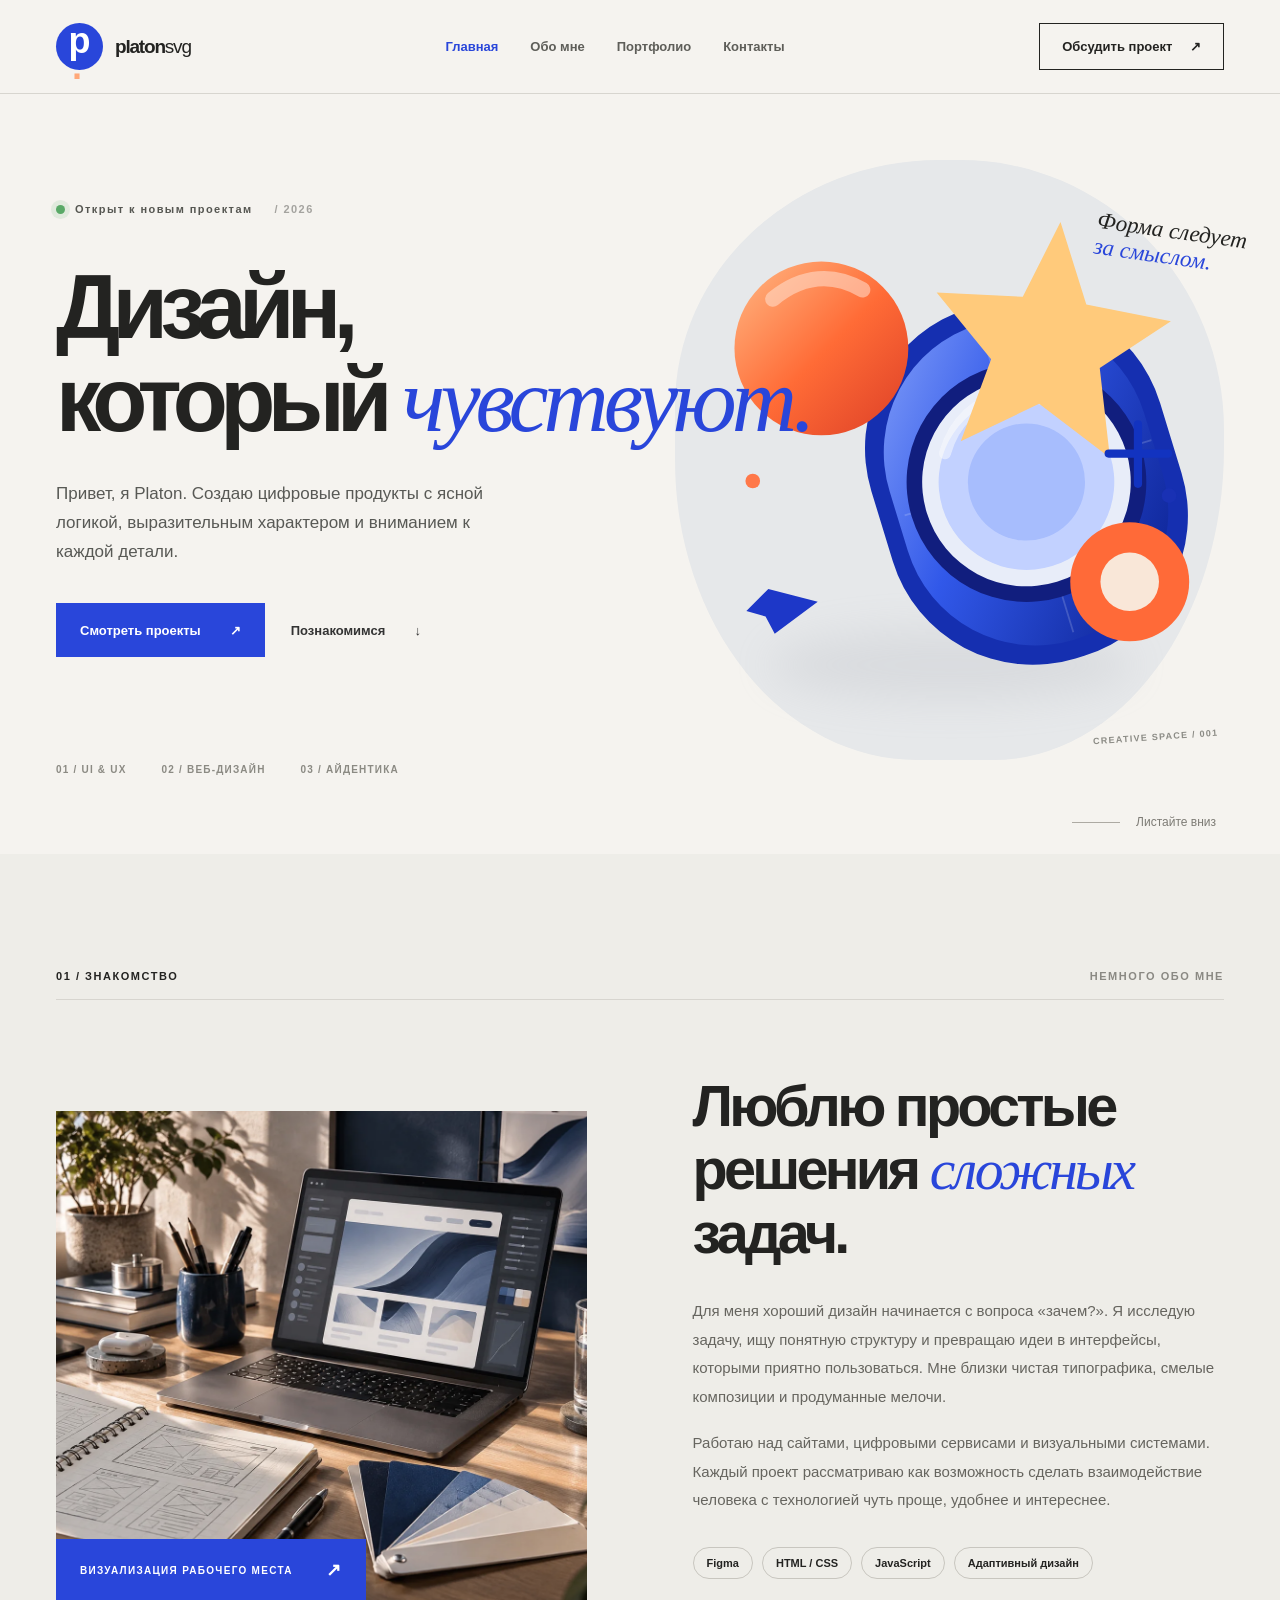
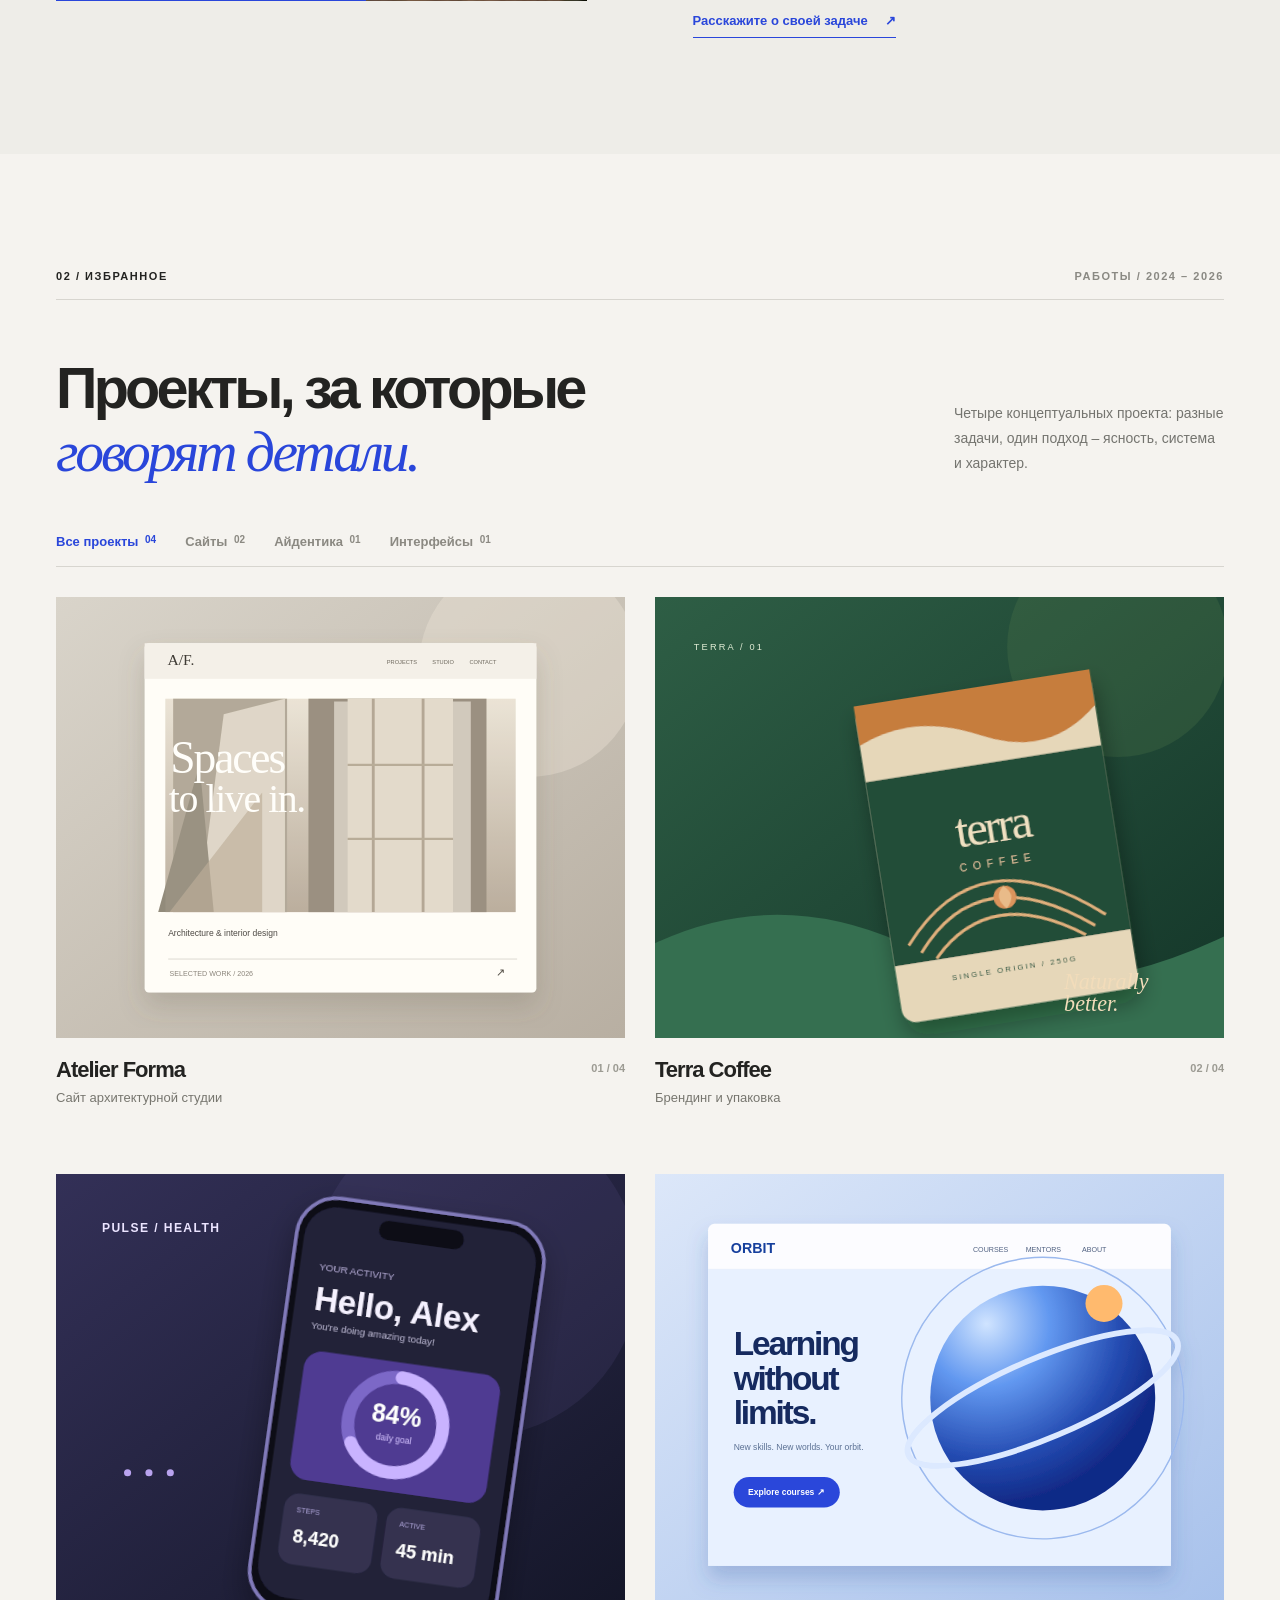
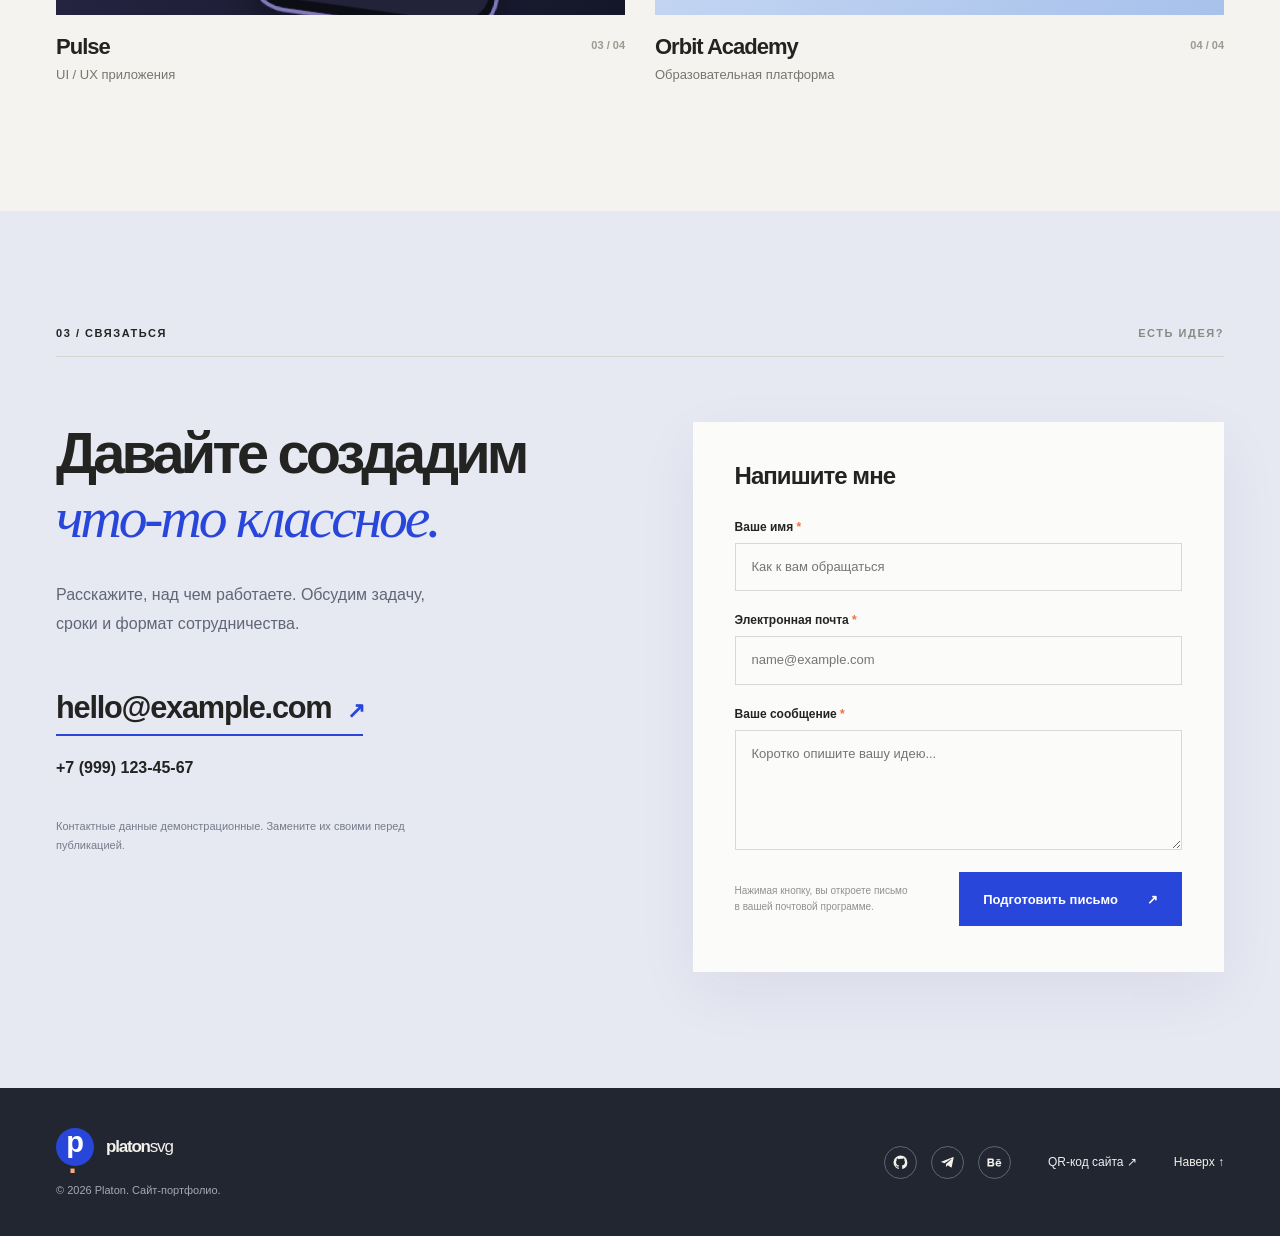
==== index.html @ c54b896a "Add files via upload" ====
<!doctype html>
<html lang="ru">
<head>
  <meta charset="UTF-8">
  <meta name="viewport" content="width=device-width, initial-scale=1">
  <meta name="theme-color" content="#f5f3ef">
  <meta name="description" content="Platon – цифровой дизайн, сайты и визуальные коммуникации. Портфолио проектов и контакты.">
  <title>Platon – цифровой дизайнер</title>
  <link rel="icon" type="image/svg+xml" href="assets/favicon.svg">
  <link rel="preload" as="image" href="assets/workspace.webp">
  <link rel="stylesheet" href="style.css">
  <script src="assets/qr-library.js" defer></script>
  <script src="app.js" defer></script>
</head>
<body>
  <a class="skip-link" href="#main">Перейти к содержимому</a>
  <header class="site-header" id="top">
    <div class="container nav-shell">
      <a class="brand" href="#top" aria-label="Platon, на главную"><span class="brand-symbol" aria-hidden="true">p<span>·</span></span><span class="brand-name">platon<span>svg</span></span></a>
      <button class="menu-toggle" type="button" aria-label="Открыть меню" aria-controls="main-navigation" aria-expanded="false"><span></span><span></span><span></span></button>
      <nav class="main-nav" id="main-navigation" aria-label="Основное меню">
        <a class="nav-link active" href="#home">Главная</a><a class="nav-link" href="#about">Обо мне</a><a class="nav-link" href="#works">Портфолио</a><a class="nav-link" href="#contact">Контакты</a>
      </nav>
      <a class="nav-cta" href="#contact">Обсудить проект <span aria-hidden="true">↗</span></a>
    </div>
  </header>

  <main id="main">
    <section class="hero container" id="home" aria-labelledby="hero-title">
      <div class="hero-main">
        <div class="eyebrow"><span class="status-dot"></span> Открыт к новым проектам <span class="eyebrow-index">/ 2026</span></div>
        <h1 id="hero-title">Дизайн,<br>который <em>чувствуют.</em></h1>
        <p class="hero-desc">Привет, я Platon. Создаю цифровые продукты с ясной логикой, выразительным характером и вниманием к каждой детали.</p>
        <div class="hero-actions"><a class="btn btn-primary" href="#works">Смотреть проекты <span aria-hidden="true">↗</span></a><a class="btn btn-text" href="#about">Познакомимся <span aria-hidden="true">↓</span></a></div>
        <div class="hero-metrics" aria-label="Направления работы"><span>01 / UI & UX</span><span>02 / ВЕБ-ДИЗАЙН</span><span>03 / АЙДЕНТИКА</span></div>
      </div>
      <div class="hero-art" aria-label="Авторская векторная композиция с геометрическими фигурами">
        <svg class="hero-svg" viewBox="0 0 600 630" role="img" aria-labelledby="abstractTitle" xmlns="http://www.w3.org/2000/svg">
          <title id="abstractTitle">Абстрактная композиция из фигур кобальтового и оранжевого цветов</title>
          <defs><linearGradient id="ball" x1="0" y1="0" x2="1" y2="1"><stop stop-color="#ffb985"/><stop offset=".52" stop-color="#ff6b36"/><stop offset="1" stop-color="#dc3f27"/></linearGradient><linearGradient id="blueDisc" x1="0" y1="0" x2="1" y2="1"><stop stop-color="#87a3fa"/><stop offset=".4" stop-color="#3158e9"/><stop offset="1" stop-color="#081c89"/></linearGradient><filter id="shadow" x="-60%" y="-60%" width="220%" height="220%"><feGaussianBlur stdDeviation="22"/></filter></defs>
          <ellipse cx="302" cy="539" rx="200" ry="39" fill="#a2a5ae" opacity=".19" filter="url(#shadow)"/>
          <g transform="translate(73 50) rotate(-17 230 270)"><rect x="137" y="112" width="330" height="400" rx="160" fill="#152fb0"/><rect x="156" y="132" width="291" height="360" rx="146" fill="url(#blueDisc)"/><path d="M303 140v344M164 308h282" stroke="#fff" stroke-opacity=".17" stroke-width="2"/><circle cx="302" cy="312" r="131" fill="#111e7e"/><circle cx="302" cy="312" r="114" fill="#e8edf9"/><circle cx="302" cy="312" r="96" fill="#c2d1ff"/><circle cx="302" cy="312" r="64" fill="#a7bdfd"/><path d="M226 256c41-64 122-48 149 10" fill="none" stroke="#f7f9fe" stroke-width="13" stroke-linecap="round" opacity=".55"/></g>
          <circle cx="160" cy="193" r="95" fill="url(#ball)"/><path d="M107 139c33-27 67-28 98-10" stroke="#ffe1cf" stroke-width="17" stroke-linecap="round" fill="none" opacity=".55"/>
          <path d="M406 54l39 86 94 7-71 60 23 96-84-49-80 51 22-93-68-65 94-7z" fill="#ffca7b" transform="rotate(7 406 180)"/>
          <circle cx="497" cy="448" r="65" fill="#ff6a38"/><circle cx="497" cy="448" r="32" fill="#f9e7d8"/><path d="M102 456l54 14-47 35-10-19-21-6z" fill="#1d37c8"/><path d="M474 308h65M506 276v65" stroke="#1233c0" stroke-width="9" stroke-linecap="round"/>
          <circle cx="85" cy="338" r="8" fill="#ff7849"/><circle cx="540" cy="354" r="8" fill="#1931b4"/>
        </svg>
        <div class="art-note">Форма следует<br><strong>за смыслом.</strong></div><span class="art-label">CREATIVE SPACE / 001</span>
      </div>
      <a class="scroll-cue" href="#about"><span class="scroll-line"></span> Листайте вниз</a>
    </section>

    <section class="section about" id="about" aria-labelledby="about-title">
      <div class="container">
        <div class="section-kicker"><span>01 / ЗНАКОМСТВО</span><span>НЕМНОГО ОБО МНЕ</span></div>
        <div class="about-layout">
          <div class="about-photo-wrap"><img class="about-photo" src="assets/workspace.webp" width="1536" height="1024" loading="lazy" alt="Сгенерированная визуализация рабочего места дизайнера с ноутбуком и эскизами"><span class="photo-tag">ВИЗУАЛИЗАЦИЯ РАБОЧЕГО МЕСТА <span aria-hidden="true">↗</span></span></div>
          <div class="about-copy"><h2 id="about-title">Люблю простые<br>решения <em>сложных</em><br>задач.</h2><p>Для меня хороший дизайн начинается с вопроса «зачем?». Я исследую задачу, ищу понятную структуру и превращаю идеи в интерфейсы, которыми приятно пользоваться. Мне близки чистая типографика, смелые композиции и продуманные мелочи.</p><p>Работаю над сайтами, цифровыми сервисами и визуальными системами. Каждый проект рассматриваю как возможность сделать взаимодействие человека с технологией чуть проще, удобнее и интереснее.</p><div class="about-skills"><span>Figma</span><span>HTML / CSS</span><span>JavaScript</span><span>Адаптивный дизайн</span></div><a class="inline-link" href="#contact">Расскажите о своей задаче <span aria-hidden="true">↗</span></a></div>
        </div>
      </div>
    </section>

    <section class="section portfolio" id="works" aria-labelledby="works-title">
      <div class="container">
        <div class="section-kicker"><span>02 / ИЗБРАННОЕ</span><span>РАБОТЫ / 2024 – 2026</span></div>
        <div class="section-heading"><h2 id="works-title">Проекты, за которые<br><em>говорят детали.</em></h2><p>Четыре концептуальных проекта: разные задачи, один подход – ясность, система и характер.</p></div>
        <div class="filter-bar" role="group" aria-label="Фильтр проектов"><button type="button" class="filter-btn is-active" data-filter="all" aria-pressed="true">Все проекты <span>04</span></button><button type="button" class="filter-btn" data-filter="website" aria-pressed="false">Сайты <span>02</span></button><button type="button" class="filter-btn" data-filter="branding" aria-pressed="false">Айдентика <span>01</span></button><button type="button" class="filter-btn" data-filter="app" aria-pressed="false">Интерфейсы <span>01</span></button></div>
        <div class="projects" id="projects-grid">
          <article class="project" data-category="website"><div class="project-cover"><img src="assets/project-atelier.svg" loading="lazy" width="800" height="620" alt="Концепт сайта архитектурной студии: бежевые блоки, крупная типографика и фотографическая композиция"></div><div class="project-meta"><div><h3>Atelier Forma</h3><p>Сайт архитектурной студии</p></div><span class="project-n">01 / 04</span></div></article>
          <article class="project" data-category="branding"><div class="project-cover"><img src="assets/project-terra.svg" loading="lazy" width="800" height="620" alt="Айдентика Terra: темно-зелёная этикетка и упаковка с оранжевыми и молочными акцентами"></div><div class="project-meta"><div><h3>Terra Coffee</h3><p>Брендинг и упаковка</p></div><span class="project-n">02 / 04</span></div></article>
          <article class="project" data-category="app"><div class="project-cover"><img src="assets/project-pulse.svg" loading="lazy" width="800" height="620" alt="Макет мобильного приложения Pulse с диаграммами активности на тёмно-фиолетовом фоне"></div><div class="project-meta"><div><h3>Pulse</h3><p>UI / UX приложения</p></div><span class="project-n">03 / 04</span></div></article>
          <article class="project" data-category="website"><div class="project-cover"><img src="assets/project-orbit.svg" loading="lazy" width="800" height="620" alt="Концепт образовательного сайта Orbit с крупной типографикой и синими трёхмерными сферами"></div><div class="project-meta"><div><h3>Orbit Academy</h3><p>Образовательная платформа</p></div><span class="project-n">04 / 04</span></div></article>
        </div>
      </div>
    </section>

    <section class="section contact" id="contact" aria-labelledby="contact-title">
      <div class="container">
        <div class="section-kicker"><span>03 / СВЯЗАТЬСЯ</span><span>ЕСТЬ ИДЕЯ?</span></div>
        <div class="contact-layout"><div class="contact-intro"><h2 id="contact-title">Давайте создадим<br><em>что-то классное.</em></h2><p>Расскажите, над чем работаете. Обсудим задачу, сроки и формат сотрудничества.</p><a class="contact-email" href="mailto:hello@example.com">hello@example.com <span aria-hidden="true">↗</span></a><a class="contact-phone" href="tel:+79991234567">+7 (999) 123-45-67</a><div class="contact-disclaimer">Контактные данные демонстрационные. Замените их своими перед публикацией.</div></div>
          <form class="contact-form" id="contact-form" novalidate><h3>Напишите мне</h3><label for="full-name">Ваше имя <span aria-hidden="true">*</span></label><input type="text" id="full-name" name="name" placeholder="Как к вам обращаться" autocomplete="name" maxlength="90" required><label for="email">Электронная почта <span aria-hidden="true">*</span></label><input type="email" id="email" name="email" placeholder="name@example.com" autocomplete="email" maxlength="150" required><label for="message">Ваше сообщение <span aria-hidden="true">*</span></label><textarea id="message" name="message" placeholder="Коротко опишите вашу идею..." rows="5" maxlength="3000" minlength="10" required></textarea><div class="form-bottom"><p>Нажимая кнопку, вы откроете письмо в вашей почтовой программе.</p><button class="btn btn-primary submit" type="submit">Подготовить письмо <span aria-hidden="true">↗</span></button></div><p id="form-status" role="status" class="form-status" aria-live="polite"></p><button type="button" class="copy-message" id="copy-message" hidden>Скопировать текст письма</button><textarea class="copy-fallback" id="copy-fallback" readonly hidden aria-label="Текст подготовленного письма"></textarea></form>
        </div>
      </div>
    </section>
  </main>

  <footer class="site-footer"><div class="container footer-inner"><div><a class="brand footer-brand" href="#top"><span class="brand-symbol" aria-hidden="true">p<span>·</span></span><span class="brand-name">platon<span>svg</span></span></a><p>© 2026 Platon. Сайт-портфолио.</p></div><div class="footer-right"><div class="social-links" aria-label="Социальные сети"><a href="https://github.com/Platon-svg" target="_blank" rel="noopener noreferrer" aria-label="GitHub Platon-svg" title="GitHub"><svg viewBox="0 0 24 24" fill="currentColor" aria-hidden="true"><path d="M12 .9a11.1 11.1 0 0 0-3.51 21.64c.55.1.76-.24.76-.54v-2.1c-3.1.68-3.75-1.32-3.75-1.32-.5-1.28-1.23-1.62-1.23-1.62-1.01-.7.08-.68.08-.68 1.12.08 1.72 1.15 1.72 1.15.99 1.7 2.6 1.21 3.24.93.1-.72.39-1.21.72-1.49-2.48-.28-5.1-1.24-5.1-5.5 0-1.22.43-2.2 1.15-2.97-.12-.28-.5-1.41.11-2.93 0 0 .94-.3 3.05 1.14A10.64 10.64 0 0 1 12 6.1c.95 0 1.88.13 2.76.37 2.11-1.44 3.04-1.14 3.04-1.14.61 1.52.23 2.65.12 2.93.72.77 1.15 1.75 1.15 2.96 0 4.28-2.62 5.22-5.12 5.5.4.35.77 1.03.77 2.09v3.1c0 .3.2.65.77.54A11.1 11.1 0 0 0 12 .9Z"/></svg></a><a href="https://t.me/" target="_blank" rel="noopener noreferrer" aria-label="Telegram" title="Telegram"><svg viewBox="0 0 24 24" fill="currentColor" aria-hidden="true"><path d="M20.4 3.6 2.9 10.2c-1.2.49-1.19 1.17-.22 1.46l4.5 1.41 10.4-6.6c.49-.3.94-.14.57.2l-8.43 7.62-.31 4.72c.46 0 .66-.21.91-.46l2.2-2.14 4.57 3.37c.84.46 1.44.22 1.65-.78l3.01-14.15c.31-1.25-.48-1.82-1.35-1.42Z"/></svg></a><a href="https://www.behance.net/" target="_blank" rel="noopener noreferrer" aria-label="Behance" title="Behance"><svg viewBox="0 0 24 24" fill="currentColor" aria-hidden="true"><path d="M9.58 11.21c1.11-.5 1.56-1.31 1.56-2.49 0-2.39-1.78-2.95-3.8-2.95H.75v12.51h6.78c2.4 0 4.28-1.15 4.28-3.63 0-1.59-.75-2.74-2.23-3.44ZM3.6 8.11h3.17c1.2 0 1.65.48 1.65 1.25 0 .89-.59 1.25-1.57 1.25H3.6v-2.5Zm3.34 7.77H3.6v-3.01h3.38c1.25 0 1.96.5 1.96 1.53 0 1.07-.78 1.48-2 1.48Zm8.32-9.58h6.08v1.45h-6.08V6.3Zm3.08 2.44c-2.82 0-4.7 2.1-4.7 4.83 0 2.89 1.76 4.97 4.7 4.97 2.12 0 3.71-.96 4.42-2.98h-2.44c-.26.65-1 1.01-1.9 1.01-1.34 0-2.06-.86-2.14-2.16h6.6c.22-3.35-1.57-5.67-4.54-5.67Zm-2.05 3.96c.16-1.1.85-1.78 2.05-1.78 1.1 0 1.84.7 1.91 1.78h-3.96Z"/></svg></a></div><button class="qr-open" type="button" id="qr-open" title="Показать QR-код сайта">QR-код сайта <span aria-hidden="true">↗</span></button><a class="up-link" href="#top">Наверх ↑</a></div></div></footer>
  <dialog class="qr-dialog" id="qr-dialog" aria-labelledby="qr-title"><button class="qr-close" type="button" aria-label="Закрыть QR-код">×</button><h2 id="qr-title">QR-код сайта</h2><p>Отсканируйте код, чтобы открыть страницу на другом устройстве. После публикации QR автоматически укажет на реальный адрес сайта.</p><div id="qr-graphic" class="qr-graphic" role="img" aria-label="QR-код текущего адреса сайта"></div><div class="qr-url" id="qr-url"></div><button class="btn btn-primary qr-download" type="button" id="download-qr">Сохранить QR-код (SVG) <span aria-hidden="true">↓</span></button></dialog>
</body>
</html>
---- style.css ----
:root{--paper:#f5f3ef;--paper2:#e9e8e3;--ink:#232321;--muted:#777771;--line:#d7d5cf;--blue:#2946da;--orange:#fa6b3e;--serif:Georgia,'Times New Roman',serif;--sans:Inter,'Segoe UI',Arial,sans-serif}
*{box-sizing:border-box}html{scroll-behavior:smooth;scroll-padding-top:95px}body{margin:0;background:var(--paper);color:var(--ink);font-family:var(--sans);font-size:16px;-webkit-font-smoothing:antialiased}body.menu-open{overflow:hidden}img,svg{max-width:100%}a{color:inherit;text-decoration:none}button,input,textarea{font:inherit}button{cursor:pointer}button:disabled{cursor:default}a:focus-visible,button:focus-visible,input:focus-visible,textarea:focus-visible{outline:3px solid var(--orange);outline-offset:4px}::selection{background:#b2c0fc;color:#101637}.container{width:min(1440px,calc(100% - 112px));margin-inline:auto}.skip-link{position:absolute;z-index:50;top:-60px;left:20px;padding:12px 20px;background:#fff}.skip-link:focus{top:8px}.site-header{height:94px;position:sticky;z-index:20;top:0;background:rgba(245,243,239,.95);backdrop-filter:blur(18px);border-bottom:1px solid var(--line)}.nav-shell{height:100%;display:flex;align-items:center;gap:28px}.brand{display:inline-flex;align-items:center;gap:12px;white-space:nowrap}.brand-symbol{display:grid;place-items:center;width:47px;height:47px;border-radius:50%;font-weight:800;font-size:36px;letter-spacing:-3px;line-height:1;background:var(--blue);color:white;padding:0 3px 5px 0}.brand-symbol span{color:#ffa879;margin-left:-5px}.brand-name{font-size:19px;font-weight:800;letter-spacing:-1.2px}.brand-name span{font-weight:400}.main-nav{display:flex;align-items:center;gap:32px;margin-left:auto;margin-right:auto}.nav-link{font-size:13px;font-weight:600;color:#5e5e59;transition:color .2s}.nav-link:hover,.nav-link.active{color:var(--blue)}.nav-cta{padding:15px 22px;border:1px solid var(--ink);font-weight:650;font-size:13px;transition:.2s}.nav-cta:hover{background:var(--ink);color:white}.nav-cta span,.btn span,.inline-link span{margin-left:14px}.menu-toggle{display:none}.hero{min-height:760px;padding-top:86px;padding-bottom:52px;display:grid;grid-template-columns:53% 47%;position:relative;align-items:start}.hero-main{padding-top:23px;position:relative;z-index:2}.eyebrow,.section-kicker{display:flex;align-items:center;gap:10px;font-size:11px;font-weight:750;letter-spacing:.13em}.eyebrow{color:#555651}.eyebrow-index{color:#a4a39f;margin-left:12px}.status-dot{width:9px;height:9px;background:#59a967;border-radius:50%;box-shadow:0 0 0 5px rgba(89,169,103,.13)}h1,h2,h3,p{margin-top:0}.hero h1{font-size:clamp(65px,7.05vw,112px);font-weight:680;letter-spacing:-.085em;line-height:1.035;margin:45px 0 30px;white-space:nowrap}.hero h1 em,.section h2 em{font-weight:400;font-style:italic;font-family:var(--serif);letter-spacing:-.055em;color:var(--blue)}.hero-desc{color:#585955;font-size:17px;line-height:1.72;max-width:440px}.hero-actions{display:flex;gap:22px;align-items:center;margin-top:37px}.btn{display:inline-flex;align-items:center;justify-content:space-between;gap:15px;min-height:54px;padding:16px 24px;font-weight:650;font-size:13px;border:none;transition:transform .2s,background-color .2s}.btn:hover{transform:translateY(-3px)}.btn-primary{background:var(--blue);color:white}.btn-primary:hover{background:#172da5}.btn-text{background:transparent;padding-inline:4px;color:#333}.btn-text:hover{color:var(--blue)}.hero-metrics{display:flex;gap:35px;margin-top:107px;font-weight:750;font-size:10px;letter-spacing:.12em;color:#8b8a83}.hero-art{height:600px;max-width:620px;width:100%;margin-top:-20px;position:relative;background:#e6e8ea;border-radius:48% 48% 42% 44% / 41% 45% 52% 50%;justify-self:end}.hero-svg{width:100%;height:100%;overflow:visible}.art-note{position:absolute;top:58px;right:-22px;font-family:var(--serif);font-style:italic;transform:rotate(8deg);font-size:23px;line-height:1.14}.art-note strong{font-weight:normal;color:var(--blue)}.art-label{position:absolute;bottom:18px;right:6px;font-size:9px;font-weight:800;letter-spacing:.14em;transform:rotate(-4deg);color:#8b8b85}.scroll-cue{position:absolute;bottom:25px;right:8px;display:flex;align-items:center;gap:16px;color:#7d7b75;font-size:12px}.scroll-line{width:48px;height:1px;background:#adaaa3}.section{padding-block:116px}.section-kicker{justify-content:space-between;letter-spacing:.14em;padding-bottom:17px;border-bottom:1px solid var(--line);font-size:11px}.section-kicker span:nth-child(2){color:#8a8983}.about{background:#eeede8}.about-layout{display:grid;grid-template-columns:1fr 1fr;gap:9%;align-items:center;margin-top:75px}.about-photo-wrap{position:relative;min-height:490px}.about-photo{display:block;width:100%;height:490px;object-fit:cover;filter:saturate(.9)}.photo-tag{position:absolute;bottom:0;left:0;background:var(--blue);color:white;padding:20px 24px;font-size:10px;letter-spacing:.13em;font-weight:700;display:flex;align-items:center;justify-content:space-between;width:310px;max-width:86%}.photo-tag span{font-size:18px}.about h2,.section-heading h2,.contact h2{font-size:clamp(44px,4.5vw,72px);line-height:1.1;letter-spacing:-.065em;font-weight:650;margin-bottom:32px}.about-copy p{font-size:15px;line-height:1.9;color:#66655f;max-width:560px;margin-bottom:18px}.about-skills{display:flex;flex-wrap:wrap;gap:9px;margin-top:32px;margin-bottom:32px}.about-skills span{border:1px solid #c8c6bf;padding:9px 13px;border-radius:100px;font-size:11px;font-weight:650}.inline-link{display:inline-block;border-bottom:1px solid var(--blue);padding-bottom:9px;font-weight:750;font-size:13px;color:var(--blue)}.portfolio{background:var(--paper)}.section-heading{display:flex;align-items:end;justify-content:space-between;gap:50px;margin-top:57px}.section-heading h2{margin-bottom:0}.section-heading p{max-width:270px;font-size:14px;line-height:1.8;color:#74746f;margin-bottom:7px}.filter-bar{display:flex;align-items:center;gap:29px;overflow-x:auto;margin:48px 0 30px;padding-bottom:14px;border-bottom:1px solid var(--line)}.filter-btn{color:#8b8982;border:none;background:transparent;font-size:13px;white-space:nowrap;padding:3px 0;font-weight:600}.filter-btn span{font-size:10px;vertical-align:top;margin-left:3px}.filter-btn:hover,.filter-btn.is-active{color:var(--blue)}.projects{display:grid;grid-template-columns:1fr 1fr;column-gap:30px;row-gap:56px}.project[hidden]{display:none}.project-cover{aspect-ratio:800/620;overflow:hidden;background:#ddd}.project-cover img{width:100%;height:100%;object-fit:cover;display:block;transition:transform .5s cubic-bezier(.2,.75,.3,1)}.project:hover .project-cover img{transform:scale(1.045)}.project-meta{display:flex;justify-content:space-between;gap:10px;padding-top:19px}.project-meta h3{font-size:22px;letter-spacing:-.045em;margin-bottom:7px}.project-meta p{font-size:13px;color:#77766f}.project-n{font-size:11px;color:#9c9b93;padding-top:5px;font-weight:700}.contact{background:#e6e8f2}.contact-layout{display:grid;grid-template-columns:1fr 1fr;gap:9%;padding-top:65px}.contact-intro p{line-height:1.8;color:#616676;max-width:380px}.contact-email{display:block;font-size:clamp(25px,2.4vw,34px);font-weight:650;letter-spacing:-.04em;margin-top:52px;border-bottom:2px solid var(--blue);width:max-content;max-width:100%;padding-bottom:8px}.contact-email span{font-size:22px;margin-left:8px;color:var(--blue)}.contact-phone{display:block;margin-top:23px;font-size:16px;font-weight:650}.contact-disclaimer{max-width:350px;margin-top:40px;font-size:11px;color:#777b8a;line-height:1.7}.contact-form{background:#fbfbfa;padding:40px 42px 34px;box-shadow:0 20px 60px rgba(26,34,84,.06)}.contact-form h3{font-size:24px;letter-spacing:-.04em;margin-bottom:30px}.contact-form label{font-size:12px;font-weight:700;display:block;margin-bottom:9px}.contact-form label span{color:var(--orange)}.contact-form input,.contact-form textarea{display:block;border:1px solid #d8d8d4;width:100%;background:#fbfbfa;border-radius:0;padding:14px 16px;font-size:13px;line-height:1.4;margin-bottom:22px;outline-offset:2px;color:#252525}.contact-form input:focus,.contact-form textarea:focus{border-color:var(--blue)}.contact-form textarea{resize:vertical;min-height:120px}.contact-form [aria-invalid=true]{border-color:#d3442b}.form-bottom{display:flex;align-items:center;gap:18px;justify-content:space-between}.form-bottom p{font-size:10px;line-height:1.6;max-width:180px;color:#93918c;margin:0}.form-bottom .btn{flex-shrink:0}.form-status{font-size:12px;line-height:1.5;margin:12px 0 0;color:#bf452e}.form-status.success{color:#266d46}.copy-message{font-size:12px;padding:0;border:0;border-bottom:1px solid var(--blue);background:transparent;color:var(--blue);margin-top:6px}.site-footer{background:#222631;color:#f3f1ea}.footer-inner{padding-block:40px;display:flex;align-items:center;justify-content:space-between;gap:35px}.footer-brand .brand-symbol{width:38px;height:38px;font-size:29px}.footer-brand .brand-name{font-size:17px}.site-footer p{font-size:11px;color:#a6a9b1;margin-top:18px;margin-bottom:0}.footer-right{display:flex;align-items:center;gap:29px}.social-links{display:flex;align-items:center;gap:14px}.social-links a{width:33px;height:33px;border:1px solid #616676;border-radius:50%;display:grid;place-items:center;transition:.2s}.social-links a:hover{background:var(--blue);border-color:var(--blue)}.social-links svg{width:15px;height:15px}.qr-open{background:none;border:0;color:#eeedf4;font-size:12px;padding:8px}.qr-open:hover,.up-link:hover{color:#aab9ff}.up-link{font-size:12px;white-space:nowrap}.qr-dialog{width:min(470px,calc(100vw - 30px));border:0;padding:36px 40px;background:#f5f3ef;color:var(--ink);box-shadow:0 30px 100px rgba(0,0,0,.35)}.qr-dialog::backdrop{background:rgba(13,17,34,.65);backdrop-filter:blur(3px)}.qr-dialog h2{font-size:30px;letter-spacing:-.05em;margin:0 0 12px}.qr-dialog p{font-size:13px;line-height:1.6;color:#666}.qr-close{position:absolute;right:18px;top:10px;font-size:28px;background:none;border:0}.qr-graphic{width:min(265px,90%);aspect-ratio:1;margin:20px auto;background:white;padding:14px}.qr-graphic svg{display:block;width:100%;height:100%}.qr-url{font-size:11px;word-break:break-all;color:#666;text-align:center;margin-bottom:20px}.qr-download{width:100%}
@media(max-width:1200px){.container{width:min(100% - 72px,1440px)}.hero{min-height:660px}.hero-art{height:520px}.hero-metrics{margin-top:75px}.hero h1{font-size:clamp(58px,6.7vw,90px)}.art-note{right:3px}.about-layout,.contact-layout{gap:6%}.about h2,.section-heading h2,.contact h2{font-size:clamp(43px,4.5vw,63px)}}
@media(max-width:850px){.site-header{height:74px}.container{width:calc(100% - 52px)}.nav-shell{gap:12px}.nav-cta{display:none}.menu-toggle{margin-left:auto;display:flex;flex-direction:column;gap:5px;border:none;background:transparent;padding:12px}.menu-toggle span{display:block;width:23px;height:2px;background:#232321;transition:.2s}.menu-toggle[aria-expanded=true] span:nth-child(1){transform:translateY(7px) rotate(45deg)}.menu-toggle[aria-expanded=true] span:nth-child(2){opacity:0}.menu-toggle[aria-expanded=true] span:nth-child(3){transform:translateY(-7px) rotate(-45deg)}.main-nav{display:none;position:absolute;top:74px;left:0;right:0;margin:0;padding:20px 26px 34px;background:var(--paper);border-bottom:1px solid var(--line);box-shadow:0 15px 40px rgba(30,30,30,.08);flex-direction:column;gap:0;align-items:stretch}.main-nav.open{display:flex}.nav-link{font-size:18px;padding:15px 0;border-bottom:1px solid var(--line)}.hero{grid-template-columns:1fr 1fr;min-height:auto;padding-top:70px;padding-bottom:100px}.hero h1{font-size:clamp(50px,7vw,75px);margin-top:34px;white-space:normal}.hero-art{height:400px;align-self:center}.hero-desc{font-size:15px}.hero-metrics{margin-top:70px;flex-wrap:wrap;gap:15px}.art-note{font-size:17px;top:17px}.section{padding-block:80px}.about-layout,.contact-layout{grid-template-columns:1fr;gap:45px}.about-photo-wrap{min-height:0}.about-photo{height:auto;aspect-ratio:1.5;object-fit:cover}.about-copy{max-width:650px}.section-heading{align-items:start}.section-heading p{max-width:240px}.contact-intro h2{margin-bottom:20px}.contact-email{margin-top:24px}.contact-disclaimer{margin-top:26px}.contact-form{max-width:680px}.footer-inner{align-items:start}}
@media(max-width:610px){html{scroll-padding-top:72px}.container{width:calc(100% - 34px)}.brand-name{font-size:18px}.hero{display:flex;flex-direction:column;gap:18px;padding-top:43px;padding-bottom:85px}.hero-main{padding-top:0}.eyebrow{font-size:9px}.hero h1{font-size:clamp(52px,12vw,77px);margin:33px 0 23px}.hero-desc{font-size:15px;line-height:1.65}.hero-actions{gap:12px;flex-wrap:wrap;margin-top:26px}.btn{min-height:50px;padding:14px 17px}.hero-metrics{margin-top:42px;font-size:9px}.hero-art{align-self:stretch;max-width:500px;height:auto;aspect-ratio:1.04;margin:18px auto 0}.art-note{right:0;top:28px;font-size:18px}.art-label{font-size:8px}.scroll-cue{bottom:26px}.section{padding-block:65px}.section-kicker{font-size:9px;gap:15px}.about-layout{margin-top:40px;gap:40px}.about-photo{aspect-ratio:1.18}.about h2,.section-heading h2,.contact h2{font-size:clamp(42px,10vw,59px)}.about-copy p{font-size:14px;line-height:1.8}.section-heading{flex-direction:column;gap:18px;margin-top:40px}.section-heading p{max-width:350px;margin:0}.filter-bar{margin-top:32px;gap:21px}.filter-btn{font-size:11px}.projects{grid-template-columns:1fr;row-gap:33px}.project-meta h3{font-size:20px}.contact-layout{padding-top:40px;gap:32px}.contact-form{padding:30px 21px}.form-bottom{align-items:stretch;flex-direction:column}.form-bottom p{max-width:100%}.contact-email{font-size:26px}.footer-inner{flex-direction:column;padding-block:35px}.footer-right{flex-wrap:wrap;gap:17px}.qr-dialog{padding:34px 22px}}
@media(prefers-reduced-motion:reduce){html{scroll-behavior:auto}*,*:before,*:after{animation-duration:.01ms!important;transition-duration:.01ms!important}}
.qr-dialog:not([open]){display:none}

.copy-fallback{display:block;width:100%;min-height:150px;margin-top:12px;padding:12px;border:1px solid #c8c6bf;background:#fff;color:#252525;font-size:12px;line-height:1.5;resize:vertical}.copy-fallback[hidden]{display:none}
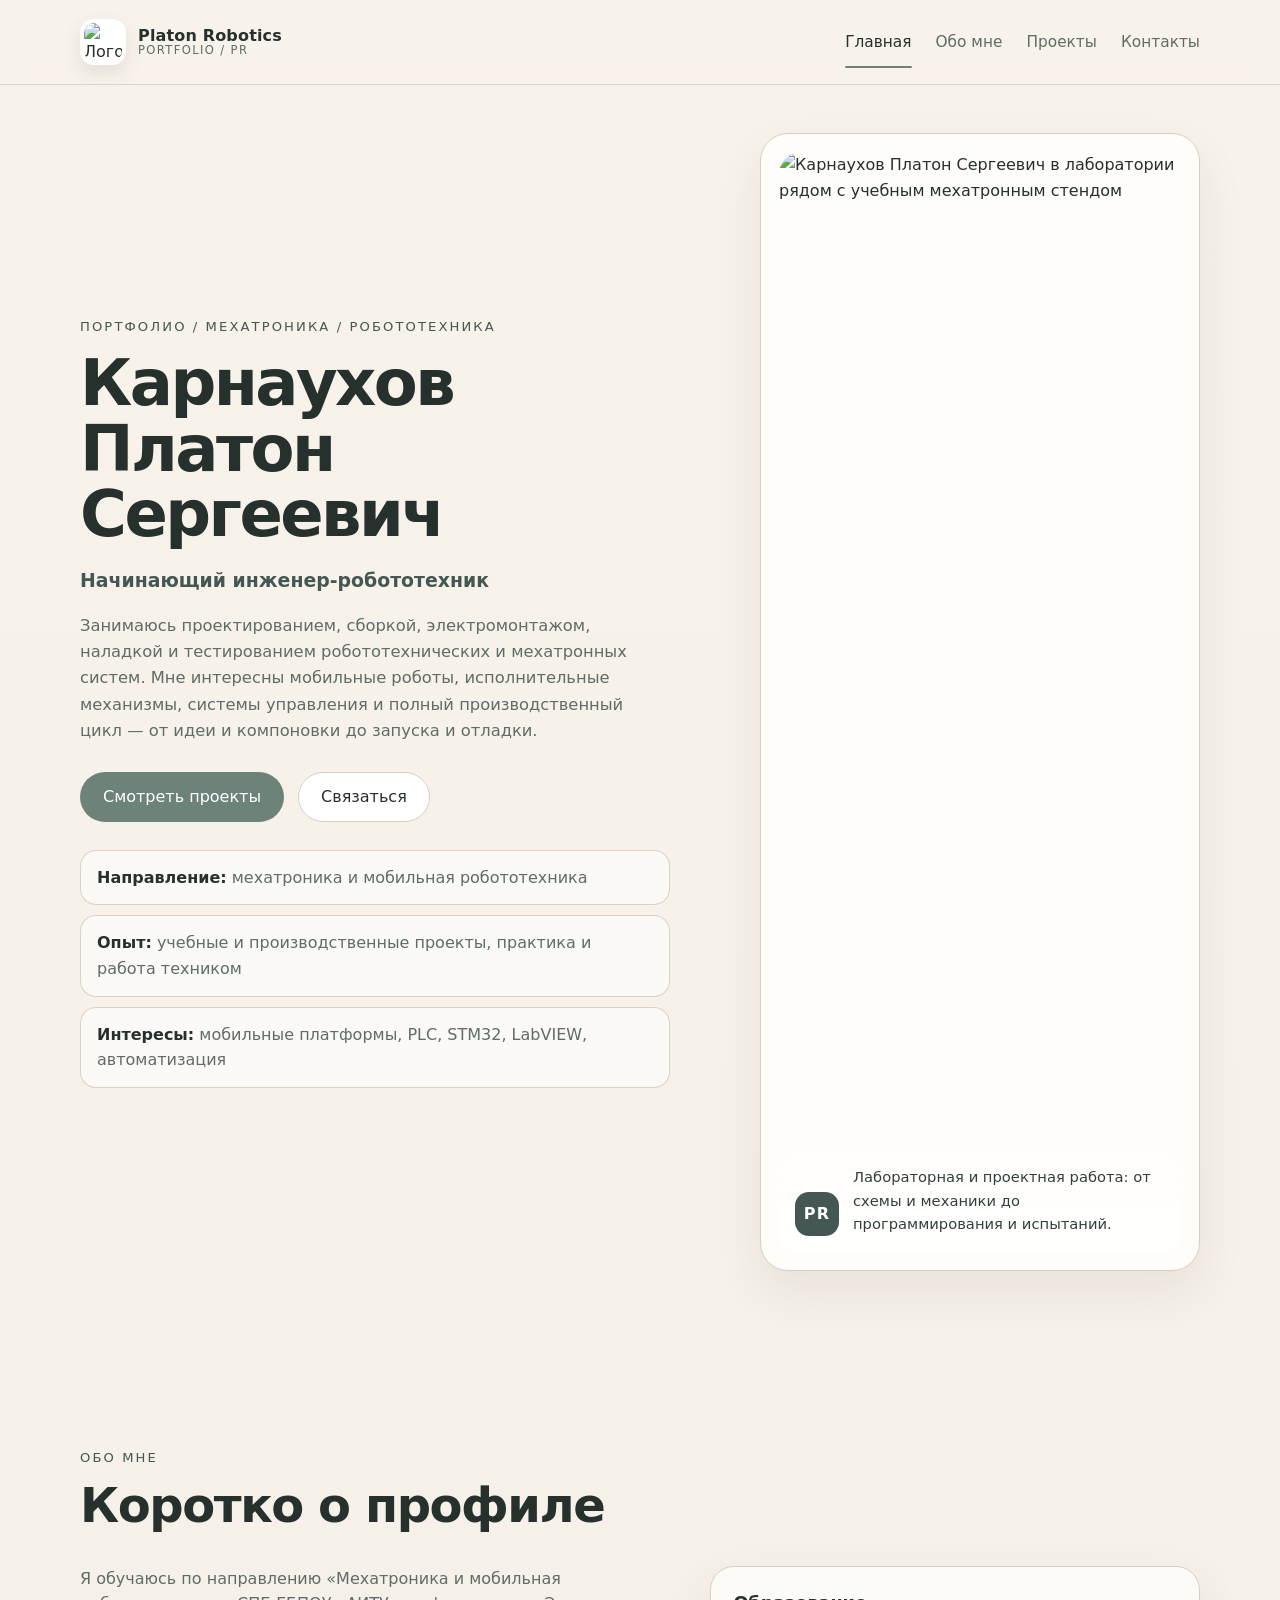
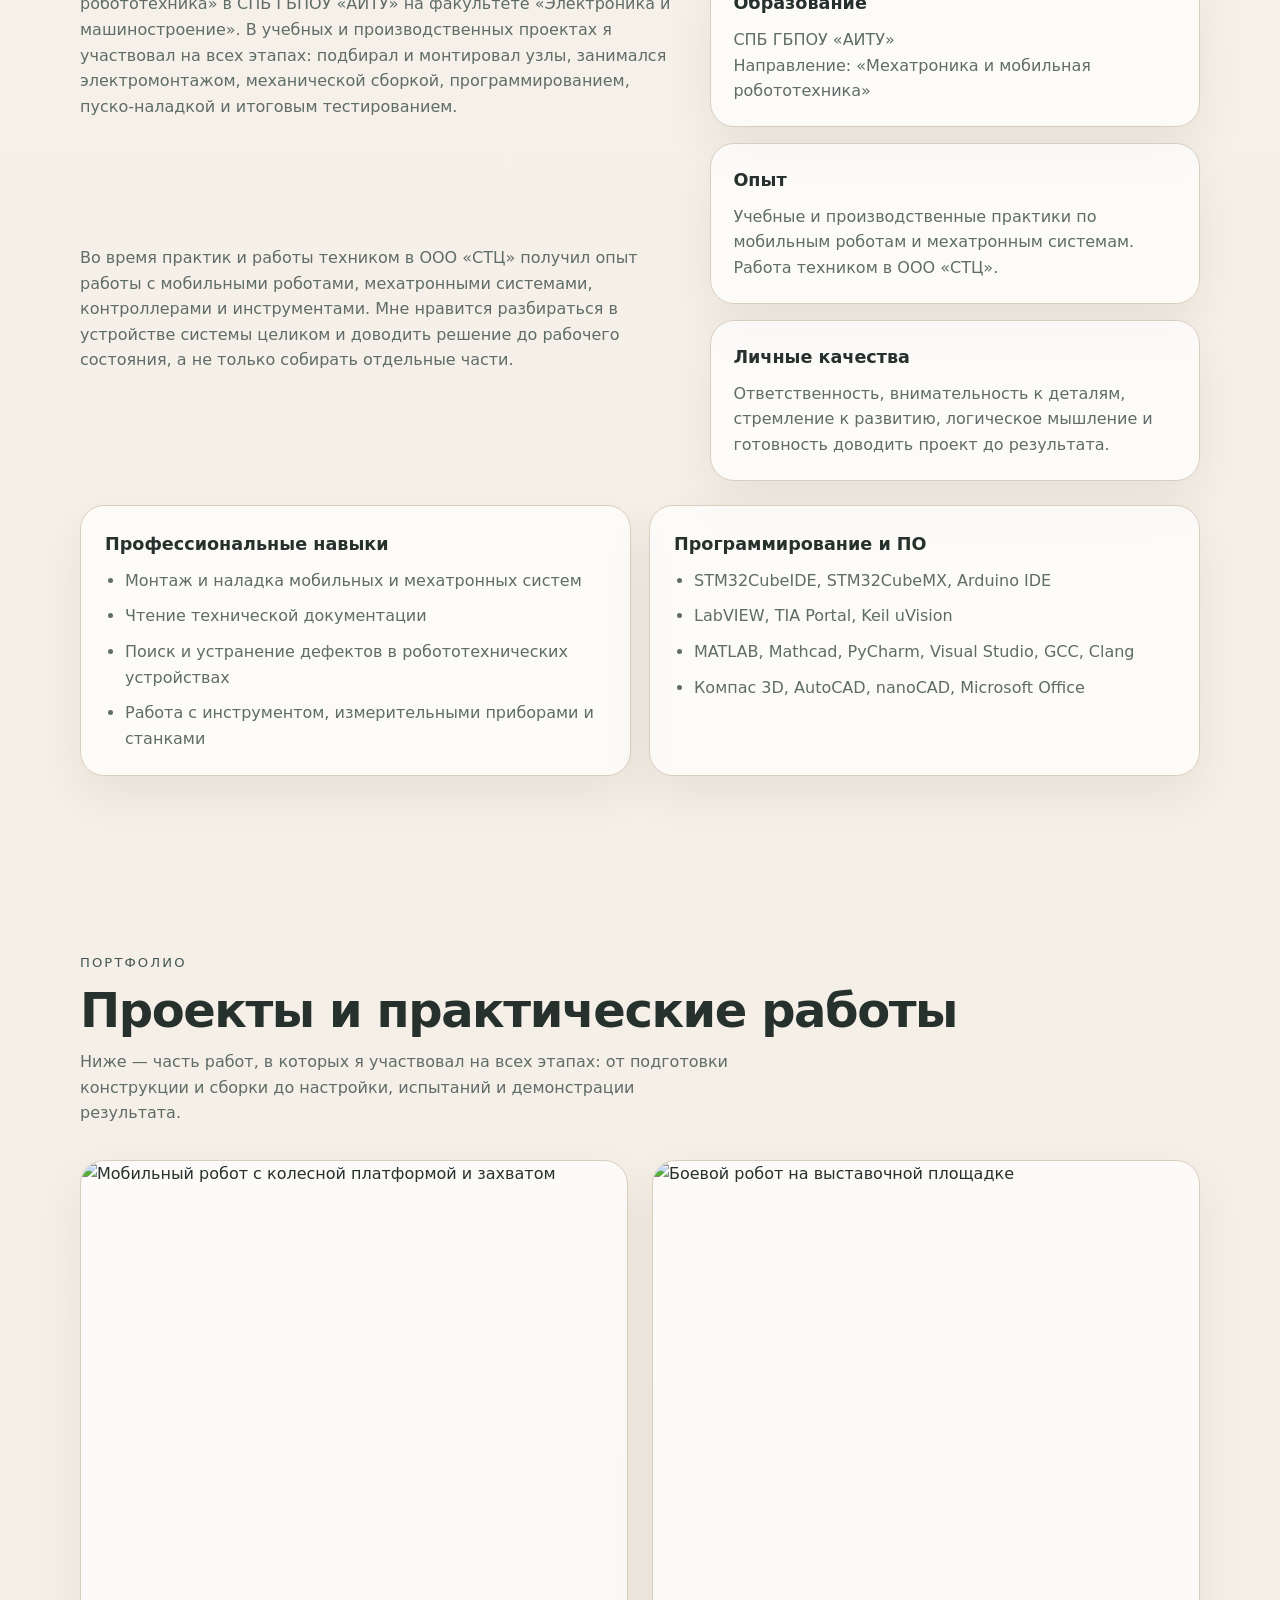
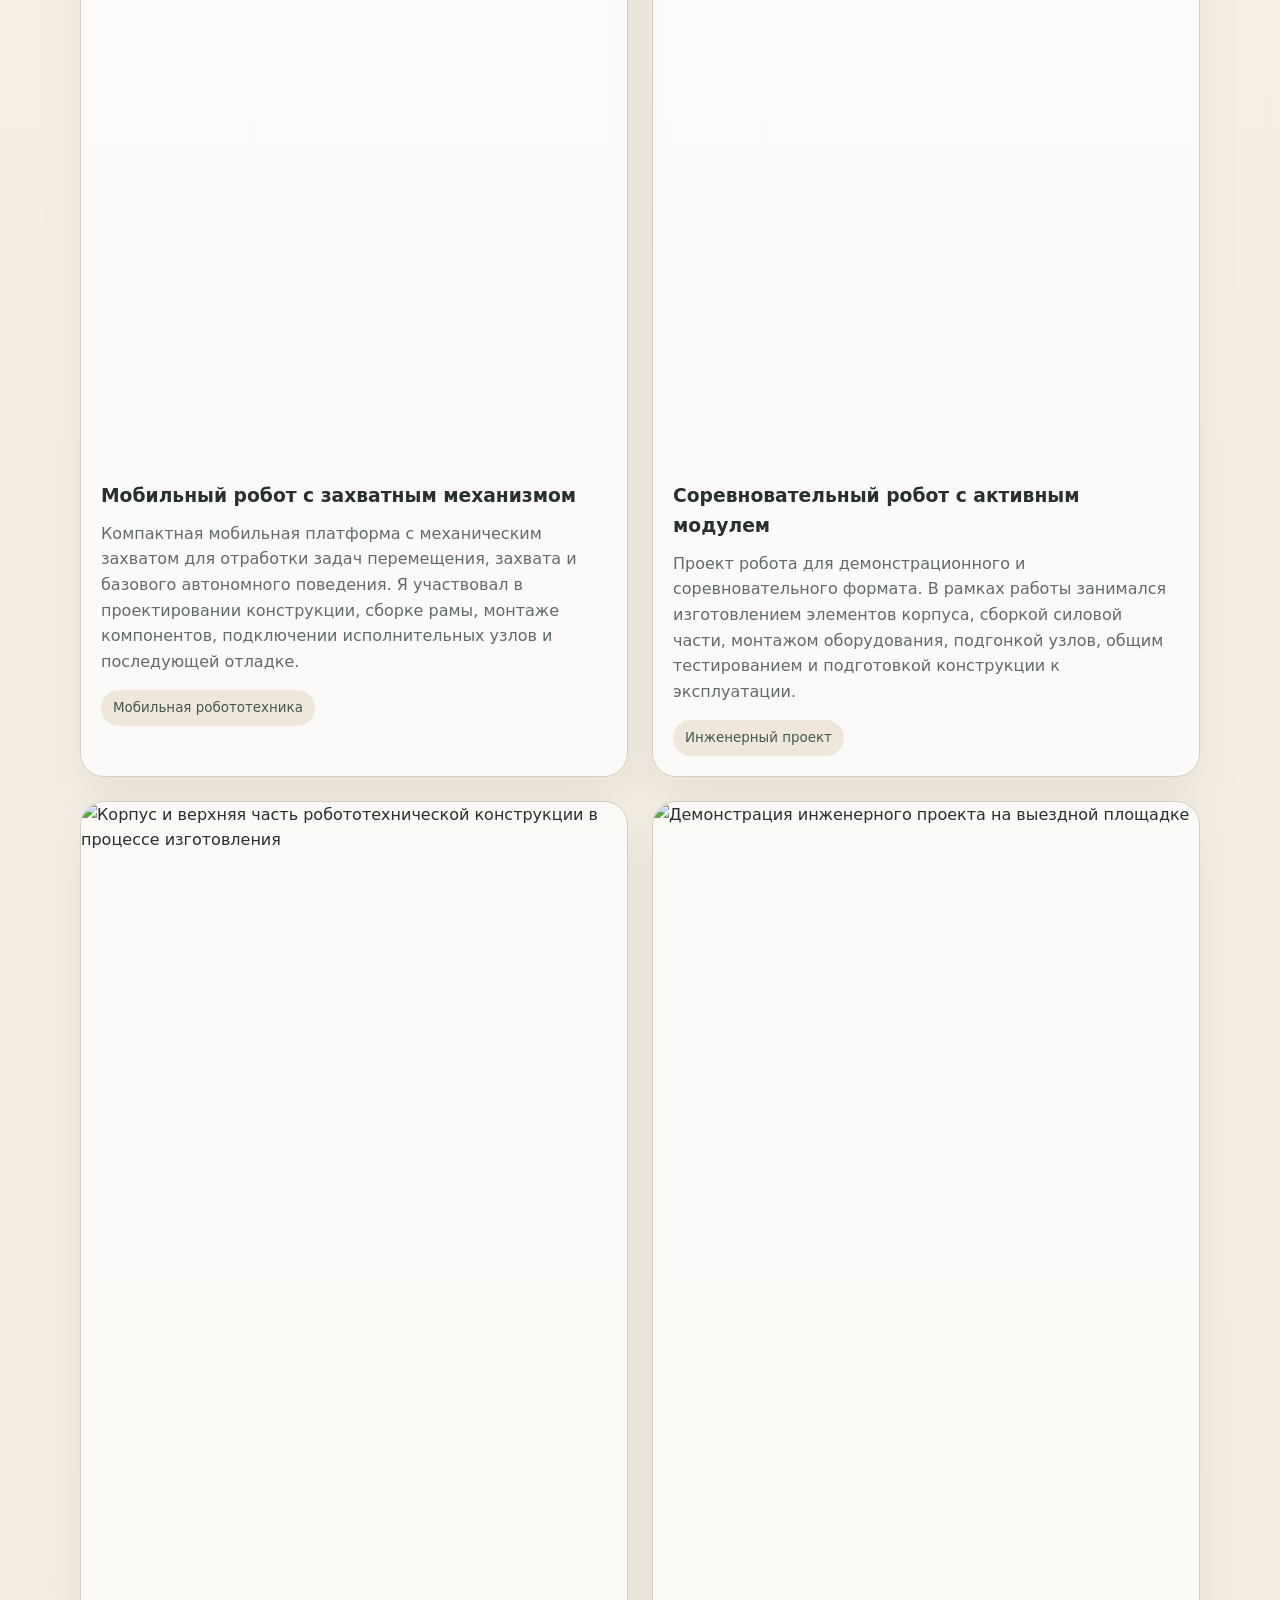
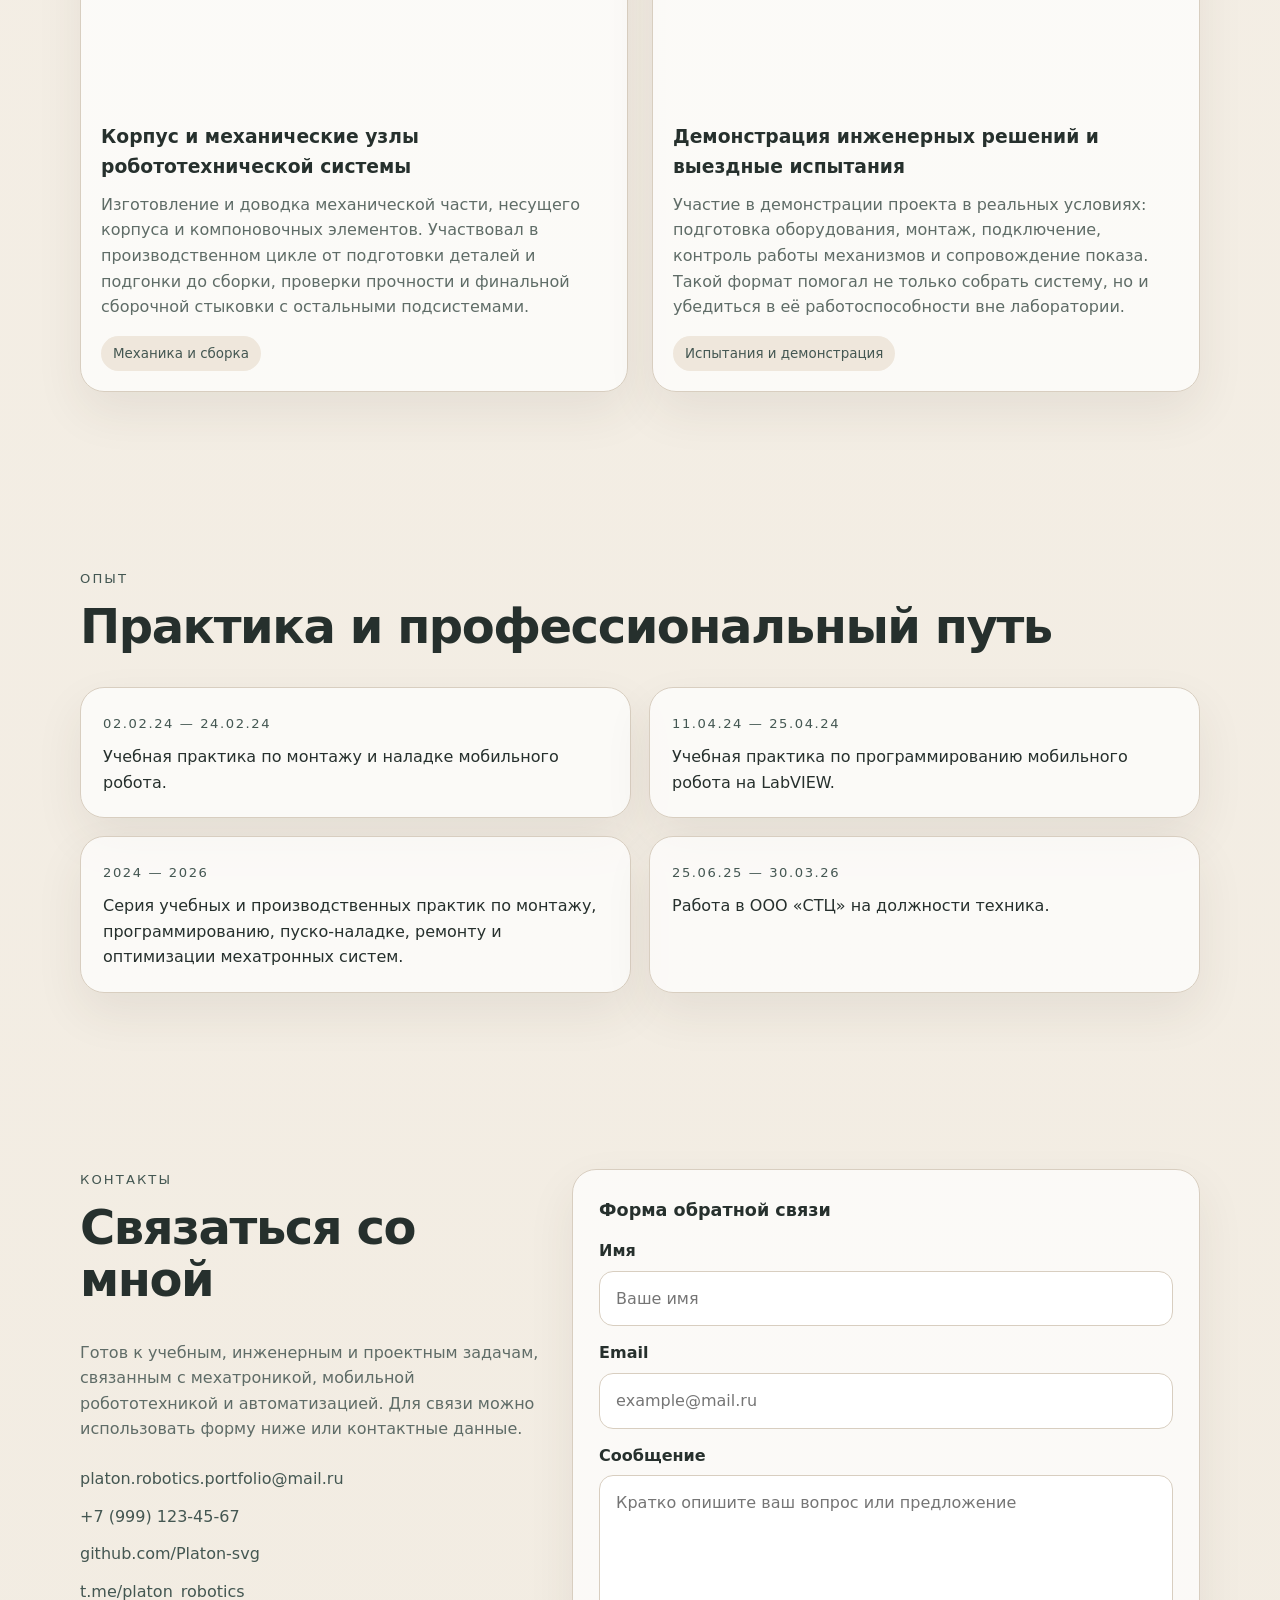
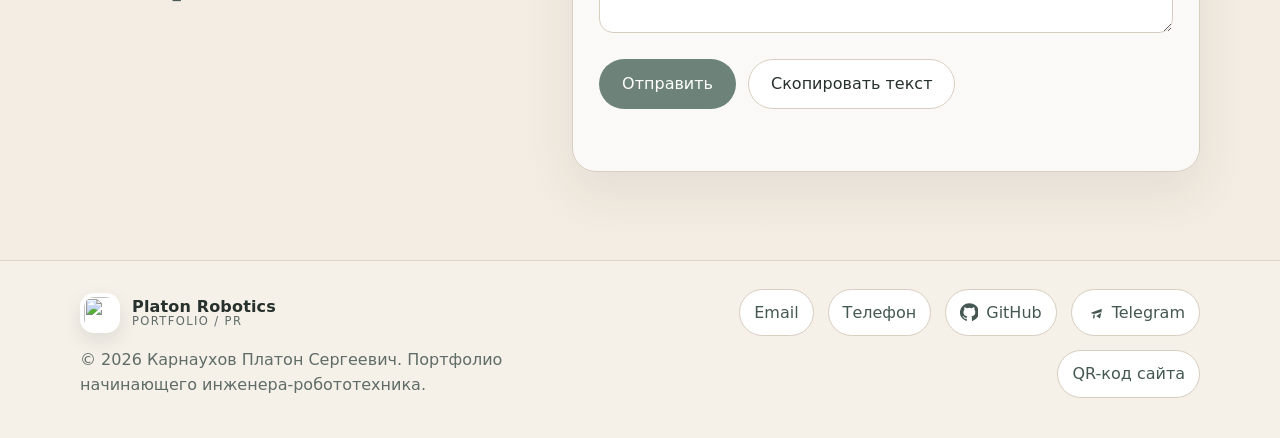
==== commit 043e9a4b: "Add files via upload" ====
--- a/index.html
+++ b/index.html
@@ -3,11 +3,11 @@
 <head>
   <meta charset="UTF-8">
   <meta name="viewport" content="width=device-width, initial-scale=1">
-  <meta name="theme-color" content="#f5f3ef">
-  <meta name="description" content="Platon – цифровой дизайн, сайты и визуальные коммуникации. Портфолио проектов и контакты.">
-  <title>Platon – цифровой дизайнер</title>
+  <meta name="theme-color" content="#f3eee6">
+  <meta name="description" content="Platon Robotics — портфолио Карнаухова Платона Сергеевича, начинающего инженера-робототехника.">
+  <title>Platon Robotics — портфолио инженера-робототехника</title>
   <link rel="icon" type="image/svg+xml" href="assets/favicon.svg">
-  <link rel="preload" as="image" href="assets/workspace.webp">
+  <link rel="preload" as="image" href="assets/portrait.webp">
   <link rel="stylesheet" href="style.css">
   <script src="assets/qr-library.js" defer></script>
   <script src="app.js" defer></script>
@@ -15,76 +15,230 @@
 <body>
   <a class="skip-link" href="#main">Перейти к содержимому</a>
   <header class="site-header" id="top">
-    <div class="container nav-shell">
-      <a class="brand" href="#top" aria-label="Platon, на главную"><span class="brand-symbol" aria-hidden="true">p<span>·</span></span><span class="brand-name">platon<span>svg</span></span></a>
-      <button class="menu-toggle" type="button" aria-label="Открыть меню" aria-controls="main-navigation" aria-expanded="false"><span></span><span></span><span></span></button>
+    <div class="container header-inner">
+      <a class="brand" href="#top" aria-label="Platon Robotics, на главную">
+        <img src="assets/logo-pr.svg" class="brand-logo" width="46" height="46" alt="Логотип PR в виде мобильного робота">
+        <span class="brand-text"><strong>Platon Robotics</strong><small>portfolio / PR</small></span>
+      </a>
+      <button class="menu-toggle" type="button" aria-label="Открыть меню" aria-controls="main-navigation" aria-expanded="false">
+        <span></span><span></span><span></span>
+      </button>
       <nav class="main-nav" id="main-navigation" aria-label="Основное меню">
-        <a class="nav-link active" href="#home">Главная</a><a class="nav-link" href="#about">Обо мне</a><a class="nav-link" href="#works">Портфолио</a><a class="nav-link" href="#contact">Контакты</a>
+        <a class="nav-link active" href="#home">Главная</a>
+        <a class="nav-link" href="#about">Обо мне</a>
+        <a class="nav-link" href="#projects">Проекты</a>
+        <a class="nav-link" href="#contacts">Контакты</a>
       </nav>
-      <a class="nav-cta" href="#contact">Обсудить проект <span aria-hidden="true">↗</span></a>
     </div>
   </header>
 
   <main id="main">
-    <section class="hero container" id="home" aria-labelledby="hero-title">
-      <div class="hero-main">
-        <div class="eyebrow"><span class="status-dot"></span> Открыт к новым проектам <span class="eyebrow-index">/ 2026</span></div>
-        <h1 id="hero-title">Дизайн,<br>который <em>чувствуют.</em></h1>
-        <p class="hero-desc">Привет, я Platon. Создаю цифровые продукты с ясной логикой, выразительным характером и вниманием к каждой детали.</p>
-        <div class="hero-actions"><a class="btn btn-primary" href="#works">Смотреть проекты <span aria-hidden="true">↗</span></a><a class="btn btn-text" href="#about">Познакомимся <span aria-hidden="true">↓</span></a></div>
-        <div class="hero-metrics" aria-label="Направления работы"><span>01 / UI & UX</span><span>02 / ВЕБ-ДИЗАЙН</span><span>03 / АЙДЕНТИКА</span></div>
-      </div>
-      <div class="hero-art" aria-label="Авторская векторная композиция с геометрическими фигурами">
-        <svg class="hero-svg" viewBox="0 0 600 630" role="img" aria-labelledby="abstractTitle" xmlns="http://www.w3.org/2000/svg">
-          <title id="abstractTitle">Абстрактная композиция из фигур кобальтового и оранжевого цветов</title>
-          <defs><linearGradient id="ball" x1="0" y1="0" x2="1" y2="1"><stop stop-color="#ffb985"/><stop offset=".52" stop-color="#ff6b36"/><stop offset="1" stop-color="#dc3f27"/></linearGradient><linearGradient id="blueDisc" x1="0" y1="0" x2="1" y2="1"><stop stop-color="#87a3fa"/><stop offset=".4" stop-color="#3158e9"/><stop offset="1" stop-color="#081c89"/></linearGradient><filter id="shadow" x="-60%" y="-60%" width="220%" height="220%"><feGaussianBlur stdDeviation="22"/></filter></defs>
-          <ellipse cx="302" cy="539" rx="200" ry="39" fill="#a2a5ae" opacity=".19" filter="url(#shadow)"/>
-          <g transform="translate(73 50) rotate(-17 230 270)"><rect x="137" y="112" width="330" height="400" rx="160" fill="#152fb0"/><rect x="156" y="132" width="291" height="360" rx="146" fill="url(#blueDisc)"/><path d="M303 140v344M164 308h282" stroke="#fff" stroke-opacity=".17" stroke-width="2"/><circle cx="302" cy="312" r="131" fill="#111e7e"/><circle cx="302" cy="312" r="114" fill="#e8edf9"/><circle cx="302" cy="312" r="96" fill="#c2d1ff"/><circle cx="302" cy="312" r="64" fill="#a7bdfd"/><path d="M226 256c41-64 122-48 149 10" fill="none" stroke="#f7f9fe" stroke-width="13" stroke-linecap="round" opacity=".55"/></g>
-          <circle cx="160" cy="193" r="95" fill="url(#ball)"/><path d="M107 139c33-27 67-28 98-10" stroke="#ffe1cf" stroke-width="17" stroke-linecap="round" fill="none" opacity=".55"/>
-          <path d="M406 54l39 86 94 7-71 60 23 96-84-49-80 51 22-93-68-65 94-7z" fill="#ffca7b" transform="rotate(7 406 180)"/>
-          <circle cx="497" cy="448" r="65" fill="#ff6a38"/><circle cx="497" cy="448" r="32" fill="#f9e7d8"/><path d="M102 456l54 14-47 35-10-19-21-6z" fill="#1d37c8"/><path d="M474 308h65M506 276v65" stroke="#1233c0" stroke-width="9" stroke-linecap="round"/>
-          <circle cx="85" cy="338" r="8" fill="#ff7849"/><circle cx="540" cy="354" r="8" fill="#1931b4"/>
-        </svg>
-        <div class="art-note">Форма следует<br><strong>за смыслом.</strong></div><span class="art-label">CREATIVE SPACE / 001</span>
-      </div>
-      <a class="scroll-cue" href="#about"><span class="scroll-line"></span> Листайте вниз</a>
-    </section>
-
-    <section class="section about" id="about" aria-labelledby="about-title">
+    <section class="hero section" id="home">
+      <div class="container hero-grid">
+        <div class="hero-copy">
+          <p class="eyebrow">Портфолио / Мехатроника / Робототехника</p>
+          <h1>Карнаухов Платон Сергеевич</h1>
+          <p class="hero-role">Начинающий инженер-робототехник</p>
+          <p class="hero-text">Занимаюсь проектированием, сборкой, электромонтажом, наладкой и тестированием робототехнических и мехатронных систем. Мне интересны мобильные роботы, исполнительные механизмы, системы управления и полный производственный цикл — от идеи и компоновки до запуска и отладки.</p>
+          <div class="hero-actions">
+            <a class="btn btn-primary" href="#projects">Смотреть проекты</a>
+            <a class="btn btn-secondary" href="#contacts">Связаться</a>
+          </div>
+          <ul class="hero-facts" aria-label="Ключевые факты">
+            <li><strong>Направление:</strong> мехатроника и мобильная робототехника</li>
+            <li><strong>Опыт:</strong> учебные и производственные проекты, практика и работа техником</li>
+            <li><strong>Интересы:</strong> мобильные платформы, PLC, STM32, LabVIEW, автоматизация</li>
+          </ul>
+        </div>
+        <div class="hero-media">
+          <div class="portrait-card">
+            <img src="assets/portrait.webp" width="900" height="1100" alt="Карнаухов Платон Сергеевич в лаборатории рядом с учебным мехатронным стендом">
+            <div class="portrait-note">
+              <span class="note-label">PR</span>
+              <p>Лабораторная и проектная работа: от схемы и механики до программирования и испытаний.</p>
+            </div>
+          </div>
+        </div>
+      </div>
+    </section>
+
+    <section class="section about" id="about">
       <div class="container">
-        <div class="section-kicker"><span>01 / ЗНАКОМСТВО</span><span>НЕМНОГО ОБО МНЕ</span></div>
-        <div class="about-layout">
-          <div class="about-photo-wrap"><img class="about-photo" src="assets/workspace.webp" width="1536" height="1024" loading="lazy" alt="Сгенерированная визуализация рабочего места дизайнера с ноутбуком и эскизами"><span class="photo-tag">ВИЗУАЛИЗАЦИЯ РАБОЧЕГО МЕСТА <span aria-hidden="true">↗</span></span></div>
-          <div class="about-copy"><h2 id="about-title">Люблю простые<br>решения <em>сложных</em><br>задач.</h2><p>Для меня хороший дизайн начинается с вопроса «зачем?». Я исследую задачу, ищу понятную структуру и превращаю идеи в интерфейсы, которыми приятно пользоваться. Мне близки чистая типографика, смелые композиции и продуманные мелочи.</p><p>Работаю над сайтами, цифровыми сервисами и визуальными системами. Каждый проект рассматриваю как возможность сделать взаимодействие человека с технологией чуть проще, удобнее и интереснее.</p><div class="about-skills"><span>Figma</span><span>HTML / CSS</span><span>JavaScript</span><span>Адаптивный дизайн</span></div><a class="inline-link" href="#contact">Расскажите о своей задаче <span aria-hidden="true">↗</span></a></div>
-        </div>
-      </div>
-    </section>
-
-    <section class="section portfolio" id="works" aria-labelledby="works-title">
+        <div class="section-head">
+          <p class="section-kicker">Обо мне</p>
+          <h2>Коротко о профиле</h2>
+        </div>
+        <div class="about-grid">
+          <div class="about-text">
+            <p>Я обучаюсь по направлению «Мехатроника и мобильная робототехника» в СПБ ГБПОУ «АИТУ» на факультете «Электроника и машиностроение». В учебных и производственных проектах я участвовал на всех этапах: подбирал и монтировал узлы, занимался электромонтажом, механической сборкой, программированием, пуско-наладкой и итоговым тестированием.</p>
+            <p>Во время практик и работы техником в ООО «СТЦ» получил опыт работы с мобильными роботами, мехатронными системами, контроллерами и инструментами. Мне нравится разбираться в устройстве системы целиком и доводить решение до рабочего состояния, а не только собирать отдельные части.</p>
+          </div>
+          <div class="about-cards">
+            <article class="info-card">
+              <h3>Образование</h3>
+              <p>СПБ ГБПОУ «АИТУ»</p>
+              <p>Направление: «Мехатроника и мобильная робототехника»</p>
+            </article>
+            <article class="info-card">
+              <h3>Опыт</h3>
+              <p>Учебные и производственные практики по мобильным роботам и мехатронным системам.</p>
+              <p>Работа техником в ООО «СТЦ».</p>
+            </article>
+            <article class="info-card">
+              <h3>Личные качества</h3>
+              <p>Ответственность, внимательность к деталям, стремление к развитию, логическое мышление и готовность доводить проект до результата.</p>
+            </article>
+          </div>
+        </div>
+
+        <div class="skills-grid" aria-label="Навыки и инструменты">
+          <article class="skill-block">
+            <h3>Профессиональные навыки</h3>
+            <ul>
+              <li>Монтаж и наладка мобильных и мехатронных систем</li>
+              <li>Чтение технической документации</li>
+              <li>Поиск и устранение дефектов в робототехнических устройствах</li>
+              <li>Работа с инструментом, измерительными приборами и станками</li>
+            </ul>
+          </article>
+          <article class="skill-block">
+            <h3>Программирование и ПО</h3>
+            <ul>
+              <li>STM32CubeIDE, STM32CubeMX, Arduino IDE</li>
+              <li>LabVIEW, TIA Portal, Keil uVision</li>
+              <li>MATLAB, Mathcad, PyCharm, Visual Studio, GCC, Clang</li>
+              <li>Компас 3D, AutoCAD, nanoCAD, Microsoft Office</li>
+            </ul>
+          </article>
+        </div>
+      </div>
+    </section>
+
+    <section class="section projects" id="projects">
       <div class="container">
-        <div class="section-kicker"><span>02 / ИЗБРАННОЕ</span><span>РАБОТЫ / 2024 – 2026</span></div>
-        <div class="section-heading"><h2 id="works-title">Проекты, за которые<br><em>говорят детали.</em></h2><p>Четыре концептуальных проекта: разные задачи, один подход – ясность, система и характер.</p></div>
-        <div class="filter-bar" role="group" aria-label="Фильтр проектов"><button type="button" class="filter-btn is-active" data-filter="all" aria-pressed="true">Все проекты <span>04</span></button><button type="button" class="filter-btn" data-filter="website" aria-pressed="false">Сайты <span>02</span></button><button type="button" class="filter-btn" data-filter="branding" aria-pressed="false">Айдентика <span>01</span></button><button type="button" class="filter-btn" data-filter="app" aria-pressed="false">Интерфейсы <span>01</span></button></div>
-        <div class="projects" id="projects-grid">
-          <article class="project" data-category="website"><div class="project-cover"><img src="assets/project-atelier.svg" loading="lazy" width="800" height="620" alt="Концепт сайта архитектурной студии: бежевые блоки, крупная типографика и фотографическая композиция"></div><div class="project-meta"><div><h3>Atelier Forma</h3><p>Сайт архитектурной студии</p></div><span class="project-n">01 / 04</span></div></article>
-          <article class="project" data-category="branding"><div class="project-cover"><img src="assets/project-terra.svg" loading="lazy" width="800" height="620" alt="Айдентика Terra: темно-зелёная этикетка и упаковка с оранжевыми и молочными акцентами"></div><div class="project-meta"><div><h3>Terra Coffee</h3><p>Брендинг и упаковка</p></div><span class="project-n">02 / 04</span></div></article>
-          <article class="project" data-category="app"><div class="project-cover"><img src="assets/project-pulse.svg" loading="lazy" width="800" height="620" alt="Макет мобильного приложения Pulse с диаграммами активности на тёмно-фиолетовом фоне"></div><div class="project-meta"><div><h3>Pulse</h3><p>UI / UX приложения</p></div><span class="project-n">03 / 04</span></div></article>
-          <article class="project" data-category="website"><div class="project-cover"><img src="assets/project-orbit.svg" loading="lazy" width="800" height="620" alt="Концепт образовательного сайта Orbit с крупной типографикой и синими трёхмерными сферами"></div><div class="project-meta"><div><h3>Orbit Academy</h3><p>Образовательная платформа</p></div><span class="project-n">04 / 04</span></div></article>
-        </div>
-      </div>
-    </section>
-
-    <section class="section contact" id="contact" aria-labelledby="contact-title">
+        <div class="section-head">
+          <p class="section-kicker">Портфолио</p>
+          <h2>Проекты и практические работы</h2>
+          <p class="section-intro">Ниже — часть работ, в которых я участвовал на всех этапах: от подготовки конструкции и сборки до настройки, испытаний и демонстрации результата.</p>
+        </div>
+        <div class="project-grid">
+          <article class="project-card">
+            <img src="assets/project-mobile.webp" width="1200" height="900" alt="Мобильный робот с колесной платформой и захватом">
+            <div class="project-body">
+              <h3>Мобильный робот с захватным механизмом</h3>
+              <p>Компактная мобильная платформа с механическим захватом для отработки задач перемещения, захвата и базового автономного поведения. Я участвовал в проектировании конструкции, сборке рамы, монтаже компонентов, подключении исполнительных узлов и последующей отладке.</p>
+              <span class="project-tag">Мобильная робототехника</span>
+            </div>
+          </article>
+          <article class="project-card">
+            <img src="assets/project-arena.webp" width="1200" height="900" alt="Боевой робот на выставочной площадке">
+            <div class="project-body">
+              <h3>Соревновательный робот с активным модулем</h3>
+              <p>Проект робота для демонстрационного и соревновательного формата. В рамках работы занимался изготовлением элементов корпуса, сборкой силовой части, монтажом оборудования, подгонкой узлов, общим тестированием и подготовкой конструкции к эксплуатации.</p>
+              <span class="project-tag">Инженерный проект</span>
+            </div>
+          </article>
+          <article class="project-card">
+            <img src="assets/project-shell.webp" width="1200" height="900" alt="Корпус и верхняя часть робототехнической конструкции в процессе изготовления">
+            <div class="project-body">
+              <h3>Корпус и механические узлы робототехнической системы</h3>
+              <p>Изготовление и доводка механической части, несущего корпуса и компоновочных элементов. Участвовал в производственном цикле от подготовки деталей и подгонки до сборки, проверки прочности и финальной сборочной стыковки с остальными подсистемами.</p>
+              <span class="project-tag">Механика и сборка</span>
+            </div>
+          </article>
+          <article class="project-card">
+            <img src="assets/project-garage.webp" width="1200" height="900" alt="Демонстрация инженерного проекта на выездной площадке">
+            <div class="project-body">
+              <h3>Демонстрация инженерных решений и выездные испытания</h3>
+              <p>Участие в демонстрации проекта в реальных условиях: подготовка оборудования, монтаж, подключение, контроль работы механизмов и сопровождение показа. Такой формат помогал не только собрать систему, но и убедиться в её работоспособности вне лаборатории.</p>
+              <span class="project-tag">Испытания и демонстрация</span>
+            </div>
+          </article>
+        </div>
+      </div>
+    </section>
+
+    <section class="section timeline">
       <div class="container">
-        <div class="section-kicker"><span>03 / СВЯЗАТЬСЯ</span><span>ЕСТЬ ИДЕЯ?</span></div>
-        <div class="contact-layout"><div class="contact-intro"><h2 id="contact-title">Давайте создадим<br><em>что-то классное.</em></h2><p>Расскажите, над чем работаете. Обсудим задачу, сроки и формат сотрудничества.</p><a class="contact-email" href="mailto:hello@example.com">hello@example.com <span aria-hidden="true">↗</span></a><a class="contact-phone" href="tel:+79991234567">+7 (999) 123-45-67</a><div class="contact-disclaimer">Контактные данные демонстрационные. Замените их своими перед публикацией.</div></div>
-          <form class="contact-form" id="contact-form" novalidate><h3>Напишите мне</h3><label for="full-name">Ваше имя <span aria-hidden="true">*</span></label><input type="text" id="full-name" name="name" placeholder="Как к вам обращаться" autocomplete="name" maxlength="90" required><label for="email">Электронная почта <span aria-hidden="true">*</span></label><input type="email" id="email" name="email" placeholder="name@example.com" autocomplete="email" maxlength="150" required><label for="message">Ваше сообщение <span aria-hidden="true">*</span></label><textarea id="message" name="message" placeholder="Коротко опишите вашу идею..." rows="5" maxlength="3000" minlength="10" required></textarea><div class="form-bottom"><p>Нажимая кнопку, вы откроете письмо в вашей почтовой программе.</p><button class="btn btn-primary submit" type="submit">Подготовить письмо <span aria-hidden="true">↗</span></button></div><p id="form-status" role="status" class="form-status" aria-live="polite"></p><button type="button" class="copy-message" id="copy-message" hidden>Скопировать текст письма</button><textarea class="copy-fallback" id="copy-fallback" readonly hidden aria-label="Текст подготовленного письма"></textarea></form>
-        </div>
+        <div class="section-head">
+          <p class="section-kicker">Опыт</p>
+          <h2>Практика и профессиональный путь</h2>
+        </div>
+        <div class="timeline-list">
+          <div class="timeline-item"><span class="time">02.02.24 — 24.02.24</span><p>Учебная практика по монтажу и наладке мобильного робота.</p></div>
+          <div class="timeline-item"><span class="time">11.04.24 — 25.04.24</span><p>Учебная практика по программированию мобильного робота на LabVIEW.</p></div>
+          <div class="timeline-item"><span class="time">2024 — 2026</span><p>Серия учебных и производственных практик по монтажу, программированию, пуско-наладке, ремонту и оптимизации мехатронных систем.</p></div>
+          <div class="timeline-item"><span class="time">25.06.25 — 30.03.26</span><p>Работа в ООО «СТЦ» на должности техника.</p></div>
+        </div>
+      </div>
+    </section>
+
+    <section class="section contact" id="contacts">
+      <div class="container contact-grid">
+        <div>
+          <div class="section-head small">
+            <p class="section-kicker">Контакты</p>
+            <h2>Связаться со мной</h2>
+          </div>
+          <p class="contact-text">Готов к учебным, инженерным и проектным задачам, связанным с мехатроникой, мобильной робототехникой и автоматизацией. Для связи можно использовать форму ниже или контактные данные.</p>
+          <ul class="contact-list">
+            <li><a href="mailto:platon.robotics.portfolio@mail.ru">platon.robotics.portfolio@mail.ru</a></li>
+            <li><a href="tel:+79991234567">+7 (999) 123-45-67</a></li>
+            <li><a href="https://github.com/Platon-svg" target="_blank" rel="noopener">github.com/Platon-svg</a></li>
+            <li><a href="https://t.me/platon_robotics" target="_blank" rel="noopener">t.me/platon_robotics</a></li>
+          </ul>
+        </div>
+        <form class="contact-form" id="contact-form" novalidate>
+          <h3>Форма обратной связи</h3>
+          <label for="full-name">Имя</label>
+          <input type="text" id="full-name" name="name" placeholder="Ваше имя" autocomplete="name" maxlength="60" required>
+          <label for="email">Email</label>
+          <input type="email" id="email" name="email" placeholder="example@mail.ru" autocomplete="email" required>
+          <label for="message">Сообщение</label>
+          <textarea id="message" name="message" rows="5" placeholder="Кратко опишите ваш вопрос или предложение" minlength="10" required></textarea>
+          <div class="form-actions">
+            <button class="btn btn-primary" type="submit">Отправить</button>
+            <button class="btn btn-secondary" type="button" id="copy-message" hidden>Скопировать текст</button>
+          </div>
+          <p class="form-status" id="form-status" aria-live="polite"></p>
+          <textarea class="copy-fallback" id="copy-fallback" hidden></textarea>
+        </form>
       </div>
     </section>
   </main>
 
-  <footer class="site-footer"><div class="container footer-inner"><div><a class="brand footer-brand" href="#top"><span class="brand-symbol" aria-hidden="true">p<span>·</span></span><span class="brand-name">platon<span>svg</span></span></a><p>© 2026 Platon. Сайт-портфолио.</p></div><div class="footer-right"><div class="social-links" aria-label="Социальные сети"><a href="https://github.com/Platon-svg" target="_blank" rel="noopener noreferrer" aria-label="GitHub Platon-svg" title="GitHub"><svg viewBox="0 0 24 24" fill="currentColor" aria-hidden="true"><path d="M12 .9a11.1 11.1 0 0 0-3.51 21.64c.55.1.76-.24.76-.54v-2.1c-3.1.68-3.75-1.32-3.75-1.32-.5-1.28-1.23-1.62-1.23-1.62-1.01-.7.08-.68.08-.68 1.12.08 1.72 1.15 1.72 1.15.99 1.7 2.6 1.21 3.24.93.1-.72.39-1.21.72-1.49-2.48-.28-5.1-1.24-5.1-5.5 0-1.22.43-2.2 1.15-2.97-.12-.28-.5-1.41.11-2.93 0 0 .94-.3 3.05 1.14A10.64 10.64 0 0 1 12 6.1c.95 0 1.88.13 2.76.37 2.11-1.44 3.04-1.14 3.04-1.14.61 1.52.23 2.65.12 2.93.72.77 1.15 1.75 1.15 2.96 0 4.28-2.62 5.22-5.12 5.5.4.35.77 1.03.77 2.09v3.1c0 .3.2.65.77.54A11.1 11.1 0 0 0 12 .9Z"/></svg></a><a href="https://t.me/" target="_blank" rel="noopener noreferrer" aria-label="Telegram" title="Telegram"><svg viewBox="0 0 24 24" fill="currentColor" aria-hidden="true"><path d="M20.4 3.6 2.9 10.2c-1.2.49-1.19 1.17-.22 1.46l4.5 1.41 10.4-6.6c.49-.3.94-.14.57.2l-8.43 7.62-.31 4.72c.46 0 .66-.21.91-.46l2.2-2.14 4.57 3.37c.84.46 1.44.22 1.65-.78l3.01-14.15c.31-1.25-.48-1.82-1.35-1.42Z"/></svg></a><a href="https://www.behance.net/" target="_blank" rel="noopener noreferrer" aria-label="Behance" title="Behance"><svg viewBox="0 0 24 24" fill="currentColor" aria-hidden="true"><path d="M9.58 11.21c1.11-.5 1.56-1.31 1.56-2.49 0-2.39-1.78-2.95-3.8-2.95H.75v12.51h6.78c2.4 0 4.28-1.15 4.28-3.63 0-1.59-.75-2.74-2.23-3.44ZM3.6 8.11h3.17c1.2 0 1.65.48 1.65 1.25 0 .89-.59 1.25-1.57 1.25H3.6v-2.5Zm3.34 7.77H3.6v-3.01h3.38c1.25 0 1.96.5 1.96 1.53 0 1.07-.78 1.48-2 1.48Zm8.32-9.58h6.08v1.45h-6.08V6.3Zm3.08 2.44c-2.82 0-4.7 2.1-4.7 4.83 0 2.89 1.76 4.97 4.7 4.97 2.12 0 3.71-.96 4.42-2.98h-2.44c-.26.65-1 1.01-1.9 1.01-1.34 0-2.06-.86-2.14-2.16h6.6c.22-3.35-1.57-5.67-4.54-5.67Zm-2.05 3.96c.16-1.1.85-1.78 2.05-1.78 1.1 0 1.84.7 1.91 1.78h-3.96Z"/></svg></a></div><button class="qr-open" type="button" id="qr-open" title="Показать QR-код сайта">QR-код сайта <span aria-hidden="true">↗</span></button><a class="up-link" href="#top">Наверх ↑</a></div></div></footer>
-  <dialog class="qr-dialog" id="qr-dialog" aria-labelledby="qr-title"><button class="qr-close" type="button" aria-label="Закрыть QR-код">×</button><h2 id="qr-title">QR-код сайта</h2><p>Отсканируйте код, чтобы открыть страницу на другом устройстве. После публикации QR автоматически укажет на реальный адрес сайта.</p><div id="qr-graphic" class="qr-graphic" role="img" aria-label="QR-код текущего адреса сайта"></div><div class="qr-url" id="qr-url"></div><button class="btn btn-primary qr-download" type="button" id="download-qr">Сохранить QR-код (SVG) <span aria-hidden="true">↓</span></button></dialog>
+  <footer class="site-footer">
+    <div class="container footer-inner">
+      <div>
+        <a class="brand footer-brand" href="#top">
+          <img src="assets/logo-pr.svg" class="brand-logo" width="40" height="40" alt="">
+          <span class="brand-text"><strong>Platon Robotics</strong><small>portfolio / PR</small></span>
+        </a>
+        <p class="footer-copy">© 2026 Карнаухов Платон Сергеевич. Портфолио начинающего инженера-робототехника.</p>
+      </div>
+      <div class="footer-links">
+        <a class="footer-pill" href="mailto:platon.robotics.portfolio@mail.ru">Email</a>
+        <a class="footer-pill" href="tel:+79991234567">Телефон</a>
+        <a class="social-link" href="https://github.com/Platon-svg" target="_blank" rel="noopener" aria-label="GitHub">
+          <svg viewBox="0 0 24 24" aria-hidden="true"><path fill="currentColor" d="M12 .5A12 12 0 0 0 8.2 23.9c.6.1.8-.2.8-.6v-2.3c-3.3.7-4-1.4-4-1.4-.5-1.4-1.3-1.7-1.3-1.7-1.1-.7.1-.7.1-.7 1.2.1 1.9 1.3 1.9 1.3 1.1 1.8 2.8 1.3 3.5 1 .1-.8.4-1.3.7-1.6-2.6-.3-5.3-1.3-5.3-5.8 0-1.3.5-2.4 1.3-3.2-.1-.3-.6-1.6.1-3.2 0 0 1-.3 3.4 1.2a11.7 11.7 0 0 1 6.2 0C18 5.3 19 5.6 19 5.6c.7 1.6.2 2.9.1 3.2.8.8 1.3 1.9 1.3 3.2 0 4.5-2.7 5.5-5.3 5.8.4.4.8 1.1.8 2.2v3.3c0 .4.2.7.8.6A12 12 0 0 0 12 .5Z"/></svg>
+          <span>GitHub</span>
+        </a>
+        <a class="social-link" href="https://t.me/platon_robotics" target="_blank" rel="noopener" aria-label="Telegram">
+          <svg viewBox="0 0 24 24" aria-hidden="true"><path fill="currentColor" d="M9.8 15.6 9.4 21c.6 0 .9-.3 1.3-.6l2.9-2.8 6-4.4c1.1-.8-.2-1.2-1.7-.7l-7.4 2.3-3.2-1c-.7-.2-.7-.7.2-1.1L20.2 8c.6-.2 1.1.1.9 1.1l-2.2 10.4c-.2.7-.6.9-1.3.6l-3.6-2.7-1.8 1.7c-.2.2-.4.4-.8.4l.3-4.2Z"/></svg>
+          <span>Telegram</span>
+        </a>
+        <button class="qr-button" id="qr-open" type="button">QR-код сайта</button>
+      </div>
+    </div>
+  </footer>
+
+  <dialog class="qr-dialog" id="qr-dialog">
+    <button class="qr-close" type="button" aria-label="Закрыть">×</button>
+    <h2>QR-код сайта</h2>
+    <p>QR-код ведёт на опубликованную версию сайта и может быть использован в отчёте для быстрого перехода.</p>
+    <div class="qr-graphic" id="qr-graphic"></div>
+    <p class="qr-url" id="qr-url"></p>
+    <button class="btn btn-primary" type="button" id="download-qr">Скачать QR в SVG</button>
+  </dialog>
 </body>
 </html>
--- a/style.css
+++ b/style.css
@@ -1,9 +1,79 @@
-:root{--paper:#f5f3ef;--paper2:#e9e8e3;--ink:#232321;--muted:#777771;--line:#d7d5cf;--blue:#2946da;--orange:#fa6b3e;--serif:Georgia,'Times New Roman',serif;--sans:Inter,'Segoe UI',Arial,sans-serif}
-*{box-sizing:border-box}html{scroll-behavior:smooth;scroll-padding-top:95px}body{margin:0;background:var(--paper);color:var(--ink);font-family:var(--sans);font-size:16px;-webkit-font-smoothing:antialiased}body.menu-open{overflow:hidden}img,svg{max-width:100%}a{color:inherit;text-decoration:none}button,input,textarea{font:inherit}button{cursor:pointer}button:disabled{cursor:default}a:focus-visible,button:focus-visible,input:focus-visible,textarea:focus-visible{outline:3px solid var(--orange);outline-offset:4px}::selection{background:#b2c0fc;color:#101637}.container{width:min(1440px,calc(100% - 112px));margin-inline:auto}.skip-link{position:absolute;z-index:50;top:-60px;left:20px;padding:12px 20px;background:#fff}.skip-link:focus{top:8px}.site-header{height:94px;position:sticky;z-index:20;top:0;background:rgba(245,243,239,.95);backdrop-filter:blur(18px);border-bottom:1px solid var(--line)}.nav-shell{height:100%;display:flex;align-items:center;gap:28px}.brand{display:inline-flex;align-items:center;gap:12px;white-space:nowrap}.brand-symbol{display:grid;place-items:center;width:47px;height:47px;border-radius:50%;font-weight:800;font-size:36px;letter-spacing:-3px;line-height:1;background:var(--blue);color:white;padding:0 3px 5px 0}.brand-symbol span{color:#ffa879;margin-left:-5px}.brand-name{font-size:19px;font-weight:800;letter-spacing:-1.2px}.brand-name span{font-weight:400}.main-nav{display:flex;align-items:center;gap:32px;margin-left:auto;margin-right:auto}.nav-link{font-size:13px;font-weight:600;color:#5e5e59;transition:color .2s}.nav-link:hover,.nav-link.active{color:var(--blue)}.nav-cta{padding:15px 22px;border:1px solid var(--ink);font-weight:650;font-size:13px;transition:.2s}.nav-cta:hover{background:var(--ink);color:white}.nav-cta span,.btn span,.inline-link span{margin-left:14px}.menu-toggle{display:none}.hero{min-height:760px;padding-top:86px;padding-bottom:52px;display:grid;grid-template-columns:53% 47%;position:relative;align-items:start}.hero-main{padding-top:23px;position:relative;z-index:2}.eyebrow,.section-kicker{display:flex;align-items:center;gap:10px;font-size:11px;font-weight:750;letter-spacing:.13em}.eyebrow{color:#555651}.eyebrow-index{color:#a4a39f;margin-left:12px}.status-dot{width:9px;height:9px;background:#59a967;border-radius:50%;box-shadow:0 0 0 5px rgba(89,169,103,.13)}h1,h2,h3,p{margin-top:0}.hero h1{font-size:clamp(65px,7.05vw,112px);font-weight:680;letter-spacing:-.085em;line-height:1.035;margin:45px 0 30px;white-space:nowrap}.hero h1 em,.section h2 em{font-weight:400;font-style:italic;font-family:var(--serif);letter-spacing:-.055em;color:var(--blue)}.hero-desc{color:#585955;font-size:17px;line-height:1.72;max-width:440px}.hero-actions{display:flex;gap:22px;align-items:center;margin-top:37px}.btn{display:inline-flex;align-items:center;justify-content:space-between;gap:15px;min-height:54px;padding:16px 24px;font-weight:650;font-size:13px;border:none;transition:transform .2s,background-color .2s}.btn:hover{transform:translateY(-3px)}.btn-primary{background:var(--blue);color:white}.btn-primary:hover{background:#172da5}.btn-text{background:transparent;padding-inline:4px;color:#333}.btn-text:hover{color:var(--blue)}.hero-metrics{display:flex;gap:35px;margin-top:107px;font-weight:750;font-size:10px;letter-spacing:.12em;color:#8b8a83}.hero-art{height:600px;max-width:620px;width:100%;margin-top:-20px;position:relative;background:#e6e8ea;border-radius:48% 48% 42% 44% / 41% 45% 52% 50%;justify-self:end}.hero-svg{width:100%;height:100%;overflow:visible}.art-note{position:absolute;top:58px;right:-22px;font-family:var(--serif);font-style:italic;transform:rotate(8deg);font-size:23px;line-height:1.14}.art-note strong{font-weight:normal;color:var(--blue)}.art-label{position:absolute;bottom:18px;right:6px;font-size:9px;font-weight:800;letter-spacing:.14em;transform:rotate(-4deg);color:#8b8b85}.scroll-cue{position:absolute;bottom:25px;right:8px;display:flex;align-items:center;gap:16px;color:#7d7b75;font-size:12px}.scroll-line{width:48px;height:1px;background:#adaaa3}.section{padding-block:116px}.section-kicker{justify-content:space-between;letter-spacing:.14em;padding-bottom:17px;border-bottom:1px solid var(--line);font-size:11px}.section-kicker span:nth-child(2){color:#8a8983}.about{background:#eeede8}.about-layout{display:grid;grid-template-columns:1fr 1fr;gap:9%;align-items:center;margin-top:75px}.about-photo-wrap{position:relative;min-height:490px}.about-photo{display:block;width:100%;height:490px;object-fit:cover;filter:saturate(.9)}.photo-tag{position:absolute;bottom:0;left:0;background:var(--blue);color:white;padding:20px 24px;font-size:10px;letter-spacing:.13em;font-weight:700;display:flex;align-items:center;justify-content:space-between;width:310px;max-width:86%}.photo-tag span{font-size:18px}.about h2,.section-heading h2,.contact h2{font-size:clamp(44px,4.5vw,72px);line-height:1.1;letter-spacing:-.065em;font-weight:650;margin-bottom:32px}.about-copy p{font-size:15px;line-height:1.9;color:#66655f;max-width:560px;margin-bottom:18px}.about-skills{display:flex;flex-wrap:wrap;gap:9px;margin-top:32px;margin-bottom:32px}.about-skills span{border:1px solid #c8c6bf;padding:9px 13px;border-radius:100px;font-size:11px;font-weight:650}.inline-link{display:inline-block;border-bottom:1px solid var(--blue);padding-bottom:9px;font-weight:750;font-size:13px;color:var(--blue)}.portfolio{background:var(--paper)}.section-heading{display:flex;align-items:end;justify-content:space-between;gap:50px;margin-top:57px}.section-heading h2{margin-bottom:0}.section-heading p{max-width:270px;font-size:14px;line-height:1.8;color:#74746f;margin-bottom:7px}.filter-bar{display:flex;align-items:center;gap:29px;overflow-x:auto;margin:48px 0 30px;padding-bottom:14px;border-bottom:1px solid var(--line)}.filter-btn{color:#8b8982;border:none;background:transparent;font-size:13px;white-space:nowrap;padding:3px 0;font-weight:600}.filter-btn span{font-size:10px;vertical-align:top;margin-left:3px}.filter-btn:hover,.filter-btn.is-active{color:var(--blue)}.projects{display:grid;grid-template-columns:1fr 1fr;column-gap:30px;row-gap:56px}.project[hidden]{display:none}.project-cover{aspect-ratio:800/620;overflow:hidden;background:#ddd}.project-cover img{width:100%;height:100%;object-fit:cover;display:block;transition:transform .5s cubic-bezier(.2,.75,.3,1)}.project:hover .project-cover img{transform:scale(1.045)}.project-meta{display:flex;justify-content:space-between;gap:10px;padding-top:19px}.project-meta h3{font-size:22px;letter-spacing:-.045em;margin-bottom:7px}.project-meta p{font-size:13px;color:#77766f}.project-n{font-size:11px;color:#9c9b93;padding-top:5px;font-weight:700}.contact{background:#e6e8f2}.contact-layout{display:grid;grid-template-columns:1fr 1fr;gap:9%;padding-top:65px}.contact-intro p{line-height:1.8;color:#616676;max-width:380px}.contact-email{display:block;font-size:clamp(25px,2.4vw,34px);font-weight:650;letter-spacing:-.04em;margin-top:52px;border-bottom:2px solid var(--blue);width:max-content;max-width:100%;padding-bottom:8px}.contact-email span{font-size:22px;margin-left:8px;color:var(--blue)}.contact-phone{display:block;margin-top:23px;font-size:16px;font-weight:650}.contact-disclaimer{max-width:350px;margin-top:40px;font-size:11px;color:#777b8a;line-height:1.7}.contact-form{background:#fbfbfa;padding:40px 42px 34px;box-shadow:0 20px 60px rgba(26,34,84,.06)}.contact-form h3{font-size:24px;letter-spacing:-.04em;margin-bottom:30px}.contact-form label{font-size:12px;font-weight:700;display:block;margin-bottom:9px}.contact-form label span{color:var(--orange)}.contact-form input,.contact-form textarea{display:block;border:1px solid #d8d8d4;width:100%;background:#fbfbfa;border-radius:0;padding:14px 16px;font-size:13px;line-height:1.4;margin-bottom:22px;outline-offset:2px;color:#252525}.contact-form input:focus,.contact-form textarea:focus{border-color:var(--blue)}.contact-form textarea{resize:vertical;min-height:120px}.contact-form [aria-invalid=true]{border-color:#d3442b}.form-bottom{display:flex;align-items:center;gap:18px;justify-content:space-between}.form-bottom p{font-size:10px;line-height:1.6;max-width:180px;color:#93918c;margin:0}.form-bottom .btn{flex-shrink:0}.form-status{font-size:12px;line-height:1.5;margin:12px 0 0;color:#bf452e}.form-status.success{color:#266d46}.copy-message{font-size:12px;padding:0;border:0;border-bottom:1px solid var(--blue);background:transparent;color:var(--blue);margin-top:6px}.site-footer{background:#222631;color:#f3f1ea}.footer-inner{padding-block:40px;display:flex;align-items:center;justify-content:space-between;gap:35px}.footer-brand .brand-symbol{width:38px;height:38px;font-size:29px}.footer-brand .brand-name{font-size:17px}.site-footer p{font-size:11px;color:#a6a9b1;margin-top:18px;margin-bottom:0}.footer-right{display:flex;align-items:center;gap:29px}.social-links{display:flex;align-items:center;gap:14px}.social-links a{width:33px;height:33px;border:1px solid #616676;border-radius:50%;display:grid;place-items:center;transition:.2s}.social-links a:hover{background:var(--blue);border-color:var(--blue)}.social-links svg{width:15px;height:15px}.qr-open{background:none;border:0;color:#eeedf4;font-size:12px;padding:8px}.qr-open:hover,.up-link:hover{color:#aab9ff}.up-link{font-size:12px;white-space:nowrap}.qr-dialog{width:min(470px,calc(100vw - 30px));border:0;padding:36px 40px;background:#f5f3ef;color:var(--ink);box-shadow:0 30px 100px rgba(0,0,0,.35)}.qr-dialog::backdrop{background:rgba(13,17,34,.65);backdrop-filter:blur(3px)}.qr-dialog h2{font-size:30px;letter-spacing:-.05em;margin:0 0 12px}.qr-dialog p{font-size:13px;line-height:1.6;color:#666}.qr-close{position:absolute;right:18px;top:10px;font-size:28px;background:none;border:0}.qr-graphic{width:min(265px,90%);aspect-ratio:1;margin:20px auto;background:white;padding:14px}.qr-graphic svg{display:block;width:100%;height:100%}.qr-url{font-size:11px;word-break:break-all;color:#666;text-align:center;margin-bottom:20px}.qr-download{width:100%}
-@media(max-width:1200px){.container{width:min(100% - 72px,1440px)}.hero{min-height:660px}.hero-art{height:520px}.hero-metrics{margin-top:75px}.hero h1{font-size:clamp(58px,6.7vw,90px)}.art-note{right:3px}.about-layout,.contact-layout{gap:6%}.about h2,.section-heading h2,.contact h2{font-size:clamp(43px,4.5vw,63px)}}
-@media(max-width:850px){.site-header{height:74px}.container{width:calc(100% - 52px)}.nav-shell{gap:12px}.nav-cta{display:none}.menu-toggle{margin-left:auto;display:flex;flex-direction:column;gap:5px;border:none;background:transparent;padding:12px}.menu-toggle span{display:block;width:23px;height:2px;background:#232321;transition:.2s}.menu-toggle[aria-expanded=true] span:nth-child(1){transform:translateY(7px) rotate(45deg)}.menu-toggle[aria-expanded=true] span:nth-child(2){opacity:0}.menu-toggle[aria-expanded=true] span:nth-child(3){transform:translateY(-7px) rotate(-45deg)}.main-nav{display:none;position:absolute;top:74px;left:0;right:0;margin:0;padding:20px 26px 34px;background:var(--paper);border-bottom:1px solid var(--line);box-shadow:0 15px 40px rgba(30,30,30,.08);flex-direction:column;gap:0;align-items:stretch}.main-nav.open{display:flex}.nav-link{font-size:18px;padding:15px 0;border-bottom:1px solid var(--line)}.hero{grid-template-columns:1fr 1fr;min-height:auto;padding-top:70px;padding-bottom:100px}.hero h1{font-size:clamp(50px,7vw,75px);margin-top:34px;white-space:normal}.hero-art{height:400px;align-self:center}.hero-desc{font-size:15px}.hero-metrics{margin-top:70px;flex-wrap:wrap;gap:15px}.art-note{font-size:17px;top:17px}.section{padding-block:80px}.about-layout,.contact-layout{grid-template-columns:1fr;gap:45px}.about-photo-wrap{min-height:0}.about-photo{height:auto;aspect-ratio:1.5;object-fit:cover}.about-copy{max-width:650px}.section-heading{align-items:start}.section-heading p{max-width:240px}.contact-intro h2{margin-bottom:20px}.contact-email{margin-top:24px}.contact-disclaimer{margin-top:26px}.contact-form{max-width:680px}.footer-inner{align-items:start}}
-@media(max-width:610px){html{scroll-padding-top:72px}.container{width:calc(100% - 34px)}.brand-name{font-size:18px}.hero{display:flex;flex-direction:column;gap:18px;padding-top:43px;padding-bottom:85px}.hero-main{padding-top:0}.eyebrow{font-size:9px}.hero h1{font-size:clamp(52px,12vw,77px);margin:33px 0 23px}.hero-desc{font-size:15px;line-height:1.65}.hero-actions{gap:12px;flex-wrap:wrap;margin-top:26px}.btn{min-height:50px;padding:14px 17px}.hero-metrics{margin-top:42px;font-size:9px}.hero-art{align-self:stretch;max-width:500px;height:auto;aspect-ratio:1.04;margin:18px auto 0}.art-note{right:0;top:28px;font-size:18px}.art-label{font-size:8px}.scroll-cue{bottom:26px}.section{padding-block:65px}.section-kicker{font-size:9px;gap:15px}.about-layout{margin-top:40px;gap:40px}.about-photo{aspect-ratio:1.18}.about h2,.section-heading h2,.contact h2{font-size:clamp(42px,10vw,59px)}.about-copy p{font-size:14px;line-height:1.8}.section-heading{flex-direction:column;gap:18px;margin-top:40px}.section-heading p{max-width:350px;margin:0}.filter-bar{margin-top:32px;gap:21px}.filter-btn{font-size:11px}.projects{grid-template-columns:1fr;row-gap:33px}.project-meta h3{font-size:20px}.contact-layout{padding-top:40px;gap:32px}.contact-form{padding:30px 21px}.form-bottom{align-items:stretch;flex-direction:column}.form-bottom p{max-width:100%}.contact-email{font-size:26px}.footer-inner{flex-direction:column;padding-block:35px}.footer-right{flex-wrap:wrap;gap:17px}.qr-dialog{padding:34px 22px}}
-@media(prefers-reduced-motion:reduce){html{scroll-behavior:auto}*,*:before,*:after{animation-duration:.01ms!important;transition-duration:.01ms!important}}
-.qr-dialog:not([open]){display:none}
 
-.copy-fallback{display:block;width:100%;min-height:150px;margin-top:12px;padding:12px;border:1px solid #c8c6bf;background:#fff;color:#252525;font-size:12px;line-height:1.5;resize:vertical}.copy-fallback[hidden]{display:none}
+:root{
+  --bg:#f3eee6;
+  --bg-soft:#efe7dc;
+  --surface:#fffdf9;
+  --text:#26302d;
+  --muted:#5f6c67;
+  --line:#d8cec0;
+  --accent:#6d837a;
+  --accent-dark:#445752;
+  --accent-soft:#d9b79a;
+  --shadow:0 20px 48px rgba(63,53,40,.08);
+  --radius:24px;
+  --container:min(1120px, calc(100vw - 40px));
+}
+*{box-sizing:border-box}
+html{scroll-behavior:smooth;scroll-padding-top:84px}
+body{margin:0;font-family:Inter,system-ui,-apple-system,"Segoe UI",Roboto,Arial,sans-serif;background:linear-gradient(180deg,#f7f2ea 0%,#f2ece2 100%);color:var(--text);line-height:1.6}
+a{color:inherit;text-decoration:none}
+img{max-width:100%;display:block}
+button,input,textarea{font:inherit}
+button{cursor:pointer}
+.skip-link{position:absolute;left:-9999px;top:auto}.skip-link:focus{left:16px;top:16px;z-index:1000;padding:10px 14px;background:#fff;border-radius:10px;box-shadow:var(--shadow)}
+.container{width:var(--container);margin:0 auto}
+.section{padding:88px 0}
+.site-header{position:sticky;top:0;z-index:50;background:rgba(247,242,234,.88);backdrop-filter:blur(14px);border-bottom:1px solid rgba(216,206,192,.8)}
+.header-inner{display:flex;align-items:center;justify-content:space-between;gap:20px;min-height:84px}
+.brand{display:flex;align-items:center;gap:12px}
+.brand-logo{width:46px;height:46px;border-radius:14px;background:#fff;padding:4px;box-shadow:0 8px 18px rgba(70,87,82,.12)}
+.brand-text{display:flex;flex-direction:column;line-height:1.1}.brand-text strong{font-size:1rem;letter-spacing:.01em}.brand-text small{font-size:.72rem;color:var(--muted);text-transform:uppercase;letter-spacing:.12em}
+.main-nav{display:flex;align-items:center;gap:24px}.nav-link{position:relative;color:var(--muted);font-size:.96rem;padding:8px 0}.nav-link.active,.nav-link:hover{color:var(--text)}.nav-link.active::after,.nav-link:hover::after{content:"";position:absolute;left:0;right:0;bottom:-6px;height:2px;background:var(--accent);border-radius:999px}
+.menu-toggle{display:none;border:0;background:transparent;padding:8px;margin-left:auto}.menu-toggle span{display:block;width:24px;height:2px;background:var(--text);margin:5px 0;border-radius:999px;transition:.25s}
+.hero{padding-top:48px}.hero-grid{display:grid;grid-template-columns:1.1fr .9fr;gap:48px;align-items:center}
+.eyebrow,.section-kicker{font-size:.82rem;text-transform:uppercase;letter-spacing:.16em;color:var(--accent-dark)}
+h1,h2,h3,p{margin:0}h1{font-size:clamp(2.6rem,5vw,4.3rem);line-height:1.02;letter-spacing:-.04em;margin-top:14px}h2{font-size:clamp(2rem,4vw,3rem);line-height:1.08;letter-spacing:-.03em}
+.hero-role{margin-top:18px;font-size:1.18rem;color:var(--accent-dark);font-weight:600}.hero-text{margin-top:18px;font-size:1.02rem;color:var(--muted);max-width:60ch}
+.hero-actions{display:flex;flex-wrap:wrap;gap:14px;margin-top:28px}.btn{display:inline-flex;align-items:center;justify-content:center;min-height:50px;padding:0 22px;border-radius:999px;border:1px solid transparent;transition:.2s ease}.btn-primary{background:var(--accent);color:#fff}.btn-primary:hover{background:var(--accent-dark)}.btn-secondary{background:#fff;border-color:var(--line);color:var(--text)}.btn-secondary:hover{border-color:var(--accent)}
+.hero-facts{margin:28px 0 0;padding:0;list-style:none;display:grid;gap:10px}.hero-facts li{padding:14px 16px;background:rgba(255,255,255,.58);border:1px solid rgba(216,206,192,.9);border-radius:16px;color:var(--muted)}.hero-facts strong{color:var(--text)}
+.hero-media{display:flex;justify-content:flex-end}.portrait-card{position:relative;max-width:440px;background:var(--surface);border:1px solid var(--line);border-radius:28px;padding:18px;box-shadow:var(--shadow)}.portrait-card img{border-radius:22px;aspect-ratio:9/11;object-fit:cover}.portrait-note{position:absolute;left:18px;right:18px;bottom:18px;display:flex;gap:14px;align-items:flex-end;padding:16px;background:linear-gradient(180deg,rgba(255,255,255,.4),rgba(255,255,255,.88));backdrop-filter:blur(12px);border-radius:18px}.note-label{display:inline-flex;align-items:center;justify-content:center;min-width:44px;height:44px;border-radius:14px;background:var(--accent-dark);color:#fff;font-weight:800;letter-spacing:.08em}.portrait-note p{font-size:.92rem;color:#31403b}
+.section-head{display:grid;gap:12px;margin-bottom:34px}.section-intro{max-width:64ch;color:var(--muted)}
+.about-grid{display:grid;grid-template-columns:1.1fr .9fr;gap:32px}.about-text{display:grid;gap:18px}.about-text p{color:var(--muted);font-size:1rem}.about-cards{display:grid;gap:16px}.info-card,.skill-block,.project-card,.timeline-item,.contact-form{background:rgba(255,255,255,.72);border:1px solid var(--line);border-radius:var(--radius);box-shadow:var(--shadow)}.info-card{padding:22px}.info-card h3,.skill-block h3,.contact-form h3{margin-bottom:10px;font-size:1.1rem}.info-card p{color:var(--muted)}
+.skills-grid{margin-top:24px;display:grid;grid-template-columns:1fr 1fr;gap:18px}.skill-block{padding:24px}.skill-block ul{margin:0;padding-left:20px;display:grid;gap:10px;color:var(--muted)}
+.project-grid{display:grid;grid-template-columns:repeat(2,minmax(0,1fr));gap:24px}.project-card{overflow:hidden}.project-card img{width:100%;aspect-ratio:4/3;object-fit:cover}.project-body{padding:20px}.project-body p{margin-top:10px;color:var(--muted)}.project-tag{display:inline-flex;margin-top:16px;padding:7px 12px;background:var(--bg-soft);border-radius:999px;color:var(--accent-dark);font-size:.84rem}
+.timeline-list{display:grid;grid-template-columns:repeat(2,minmax(0,1fr));gap:18px}.timeline-item{padding:22px}.time{display:inline-block;margin-bottom:10px;font-size:.82rem;text-transform:uppercase;letter-spacing:.12em;color:var(--accent-dark)}
+.contact-grid{display:grid;grid-template-columns:.85fr 1.15fr;gap:28px}.contact-text{color:var(--muted);max-width:54ch}.contact-list{list-style:none;padding:0;margin:24px 0 0;display:grid;gap:12px}.contact-list a{color:var(--accent-dark)}.contact-list a:hover{text-decoration:underline}
+.contact-form{padding:26px}.contact-form label{display:block;margin:14px 0 7px;font-weight:600}.contact-form input,.contact-form textarea{width:100%;padding:14px 16px;border-radius:14px;border:1px solid var(--line);background:#fff;color:var(--text)}.contact-form input:focus,.contact-form textarea:focus{outline:2px solid rgba(109,131,122,.24);border-color:var(--accent)}
+.form-actions{display:flex;flex-wrap:wrap;gap:12px;margin-top:18px}.form-status{margin-top:12px;color:var(--muted);min-height:24px}.form-status.success{color:#2e6a55}.copy-fallback{display:block;width:100%;min-height:120px;margin-top:12px;padding:12px;border:1px solid var(--line);border-radius:14px;background:#fff;color:var(--text)}.copy-fallback[hidden]{display:none}
+.site-footer{padding:28px 0 40px;border-top:1px solid rgba(216,206,192,.8);background:rgba(255,255,255,.2)}.footer-inner{display:flex;justify-content:space-between;gap:20px;align-items:flex-end}.footer-brand .brand-logo{width:40px;height:40px}.footer-copy{margin-top:14px;color:var(--muted);max-width:50ch}.footer-links{display:flex;flex-wrap:wrap;gap:14px;justify-content:flex-end;align-items:center}.footer-pill,.social-link,.qr-button{padding:10px 14px;border-radius:999px;background:#fff;border:1px solid var(--line);color:var(--accent-dark)}.footer-pill:hover,.social-link:hover,.qr-button:hover{border-color:var(--accent)}.qr-button{font:inherit}.social-link{display:inline-flex;align-items:center;gap:8px}.social-link svg{width:18px;height:18px;flex:none}
+.qr-dialog{width:min(460px,calc(100vw - 24px));padding:30px;border:none;border-radius:28px;background:var(--surface);color:var(--text);box-shadow:0 32px 80px rgba(0,0,0,.25)}.qr-dialog::backdrop{background:rgba(39,43,42,.45);backdrop-filter:blur(2px)}.qr-close{position:absolute;right:14px;top:10px;border:0;background:transparent;font-size:28px;line-height:1}.qr-graphic{margin:18px auto;padding:14px;max-width:260px;background:#fff;border-radius:18px}.qr-graphic svg{display:block;width:100%;height:auto}.qr-url{font-size:.82rem;color:var(--muted);text-align:center;word-break:break-all}.qr-dialog:not([open]){display:none}
+@media (max-width: 960px){
+  .hero-grid,.about-grid,.contact-grid{grid-template-columns:1fr}
+  .hero-media{justify-content:flex-start}
+  .project-grid,.timeline-list,.skills-grid{grid-template-columns:1fr}
+  .footer-inner{flex-direction:column;align-items:flex-start}
+}
+@media (max-width: 760px){
+  html{scroll-padding-top:74px}
+  .header-inner{min-height:74px}
+  .menu-toggle{display:block}
+  .menu-toggle[aria-expanded="true"] span:nth-child(1){transform:translateY(7px) rotate(45deg)}
+  .menu-toggle[aria-expanded="true"] span:nth-child(2){opacity:0}
+  .menu-toggle[aria-expanded="true"] span:nth-child(3){transform:translateY(-7px) rotate(-45deg)}
+  .main-nav{display:none;position:absolute;left:0;right:0;top:74px;padding:18px 20px;background:rgba(247,242,234,.98);border-bottom:1px solid var(--line);flex-direction:column;align-items:flex-start;gap:14px}
+  .main-nav.open{display:flex}
+  .nav-link{font-size:1rem}
+  .nav-link.active::after,.nav-link:hover::after{bottom:-3px}
+  .hero{padding-top:30px}
+  .section{padding:72px 0}
+  .footer-links{justify-content:flex-start}
+}
+@media (max-width: 520px){
+  :root{--container:min(1120px, calc(100vw - 24px))}
+  h1{font-size:2.4rem}
+  h2{font-size:1.85rem}
+  .portrait-card{padding:12px}
+  .portrait-note{left:12px;right:12px;bottom:12px;align-items:center}
+  .contact-form{padding:18px}
+}
+@media (prefers-reduced-motion:reduce){html{scroll-behavior:auto}*,*:before,*:after{transition-duration:.01ms!important;animation-duration:.01ms!important}}
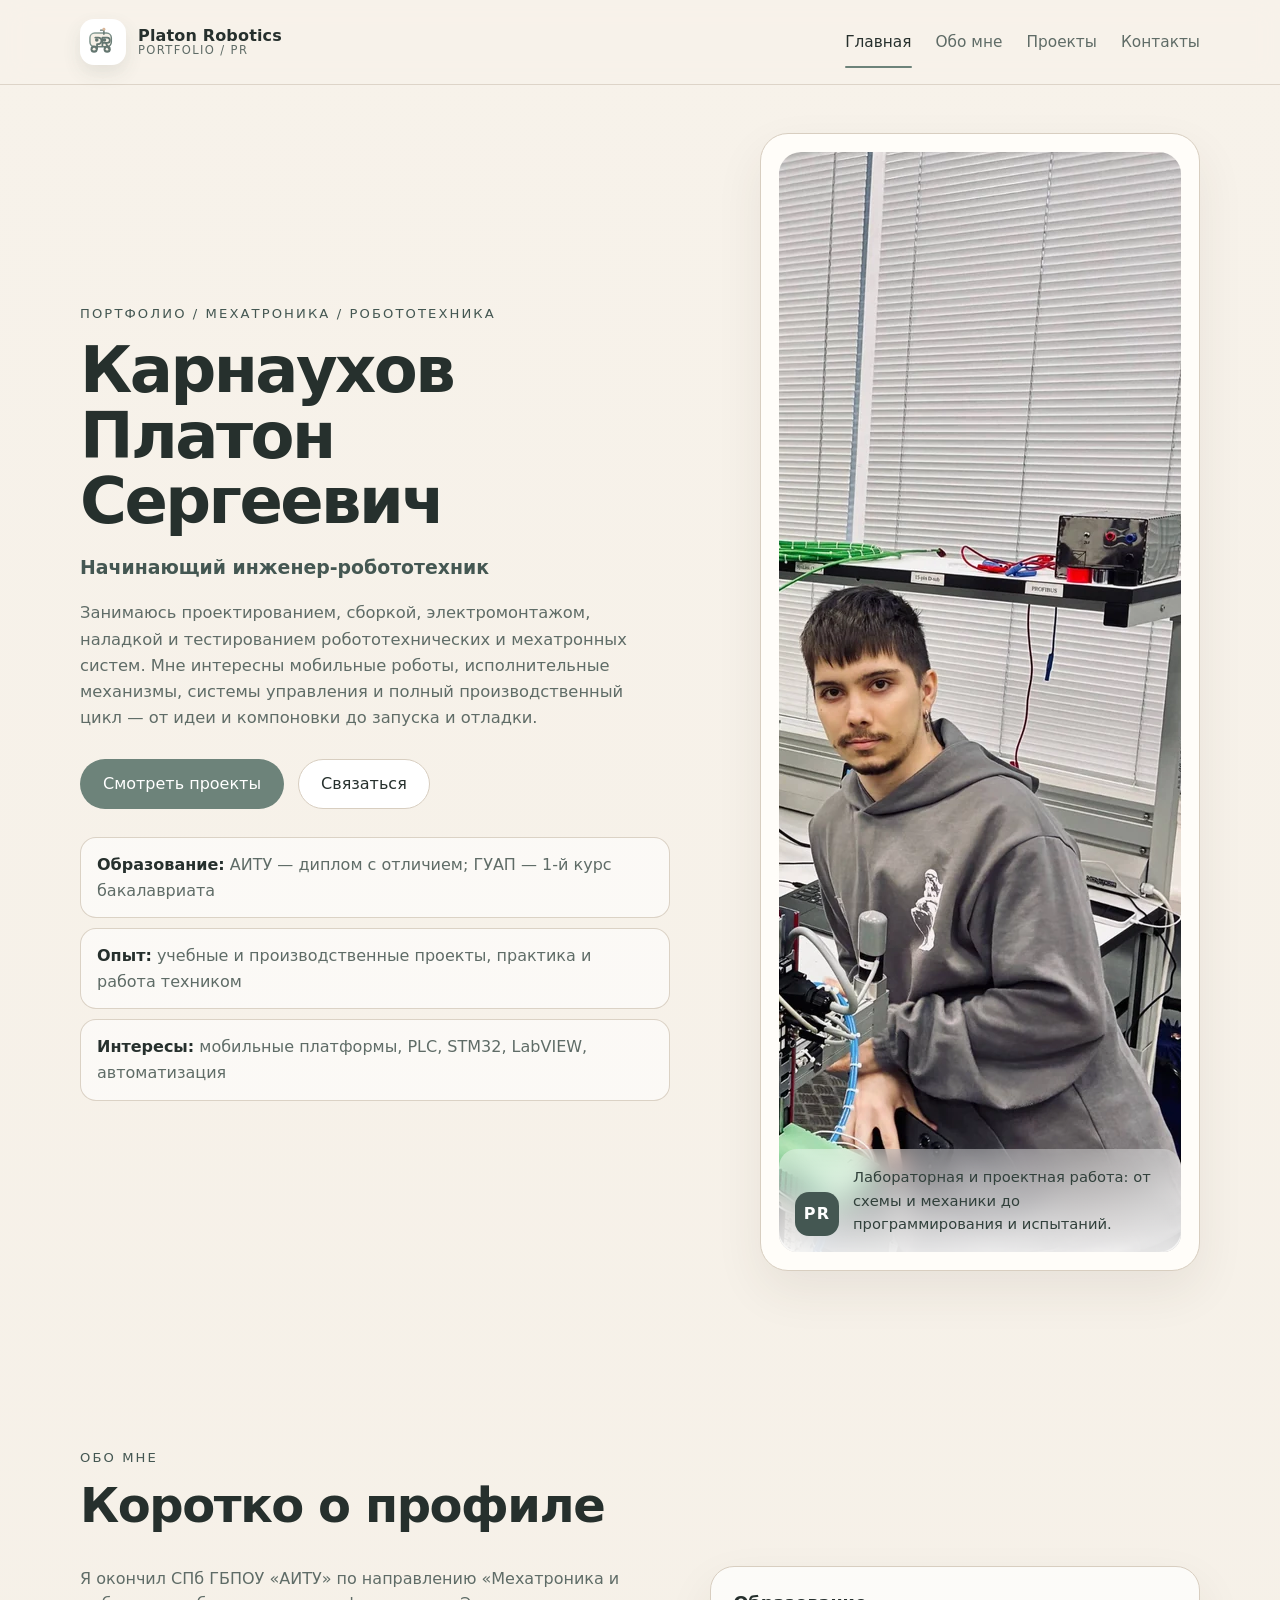
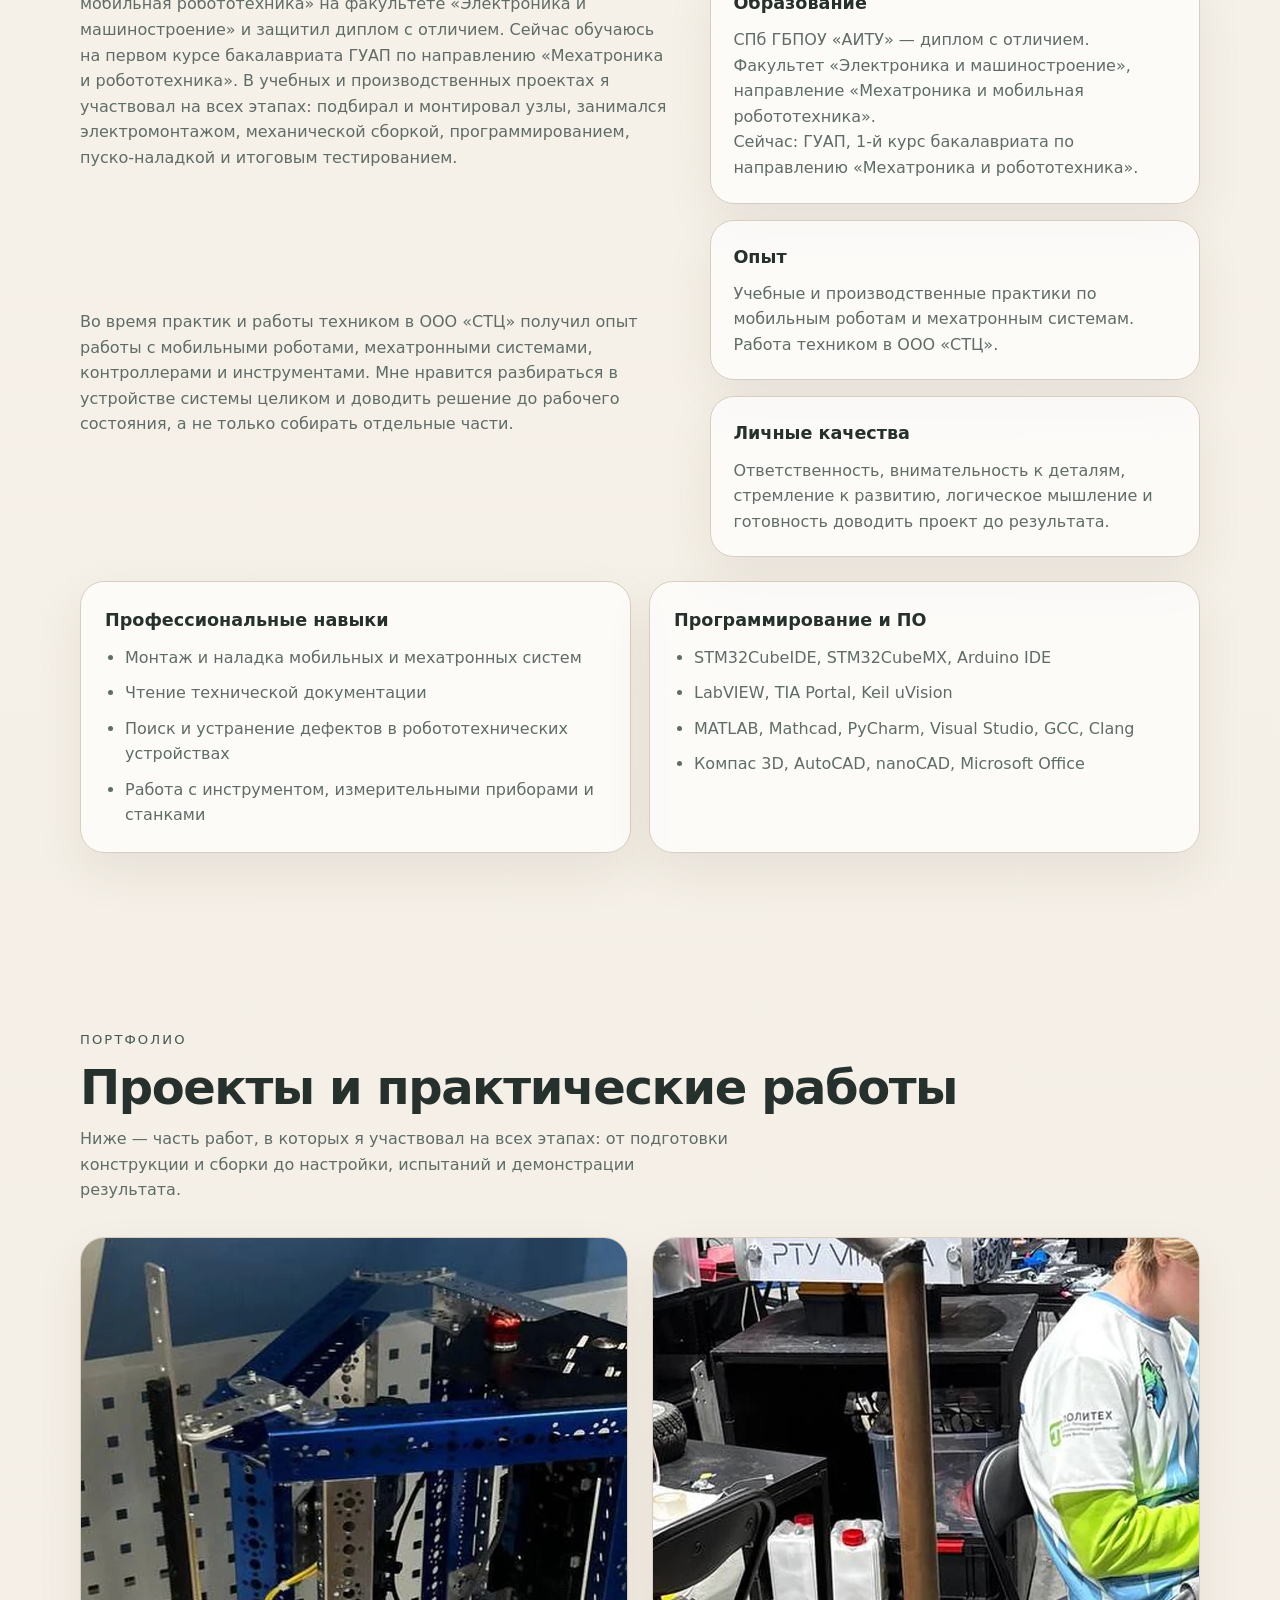
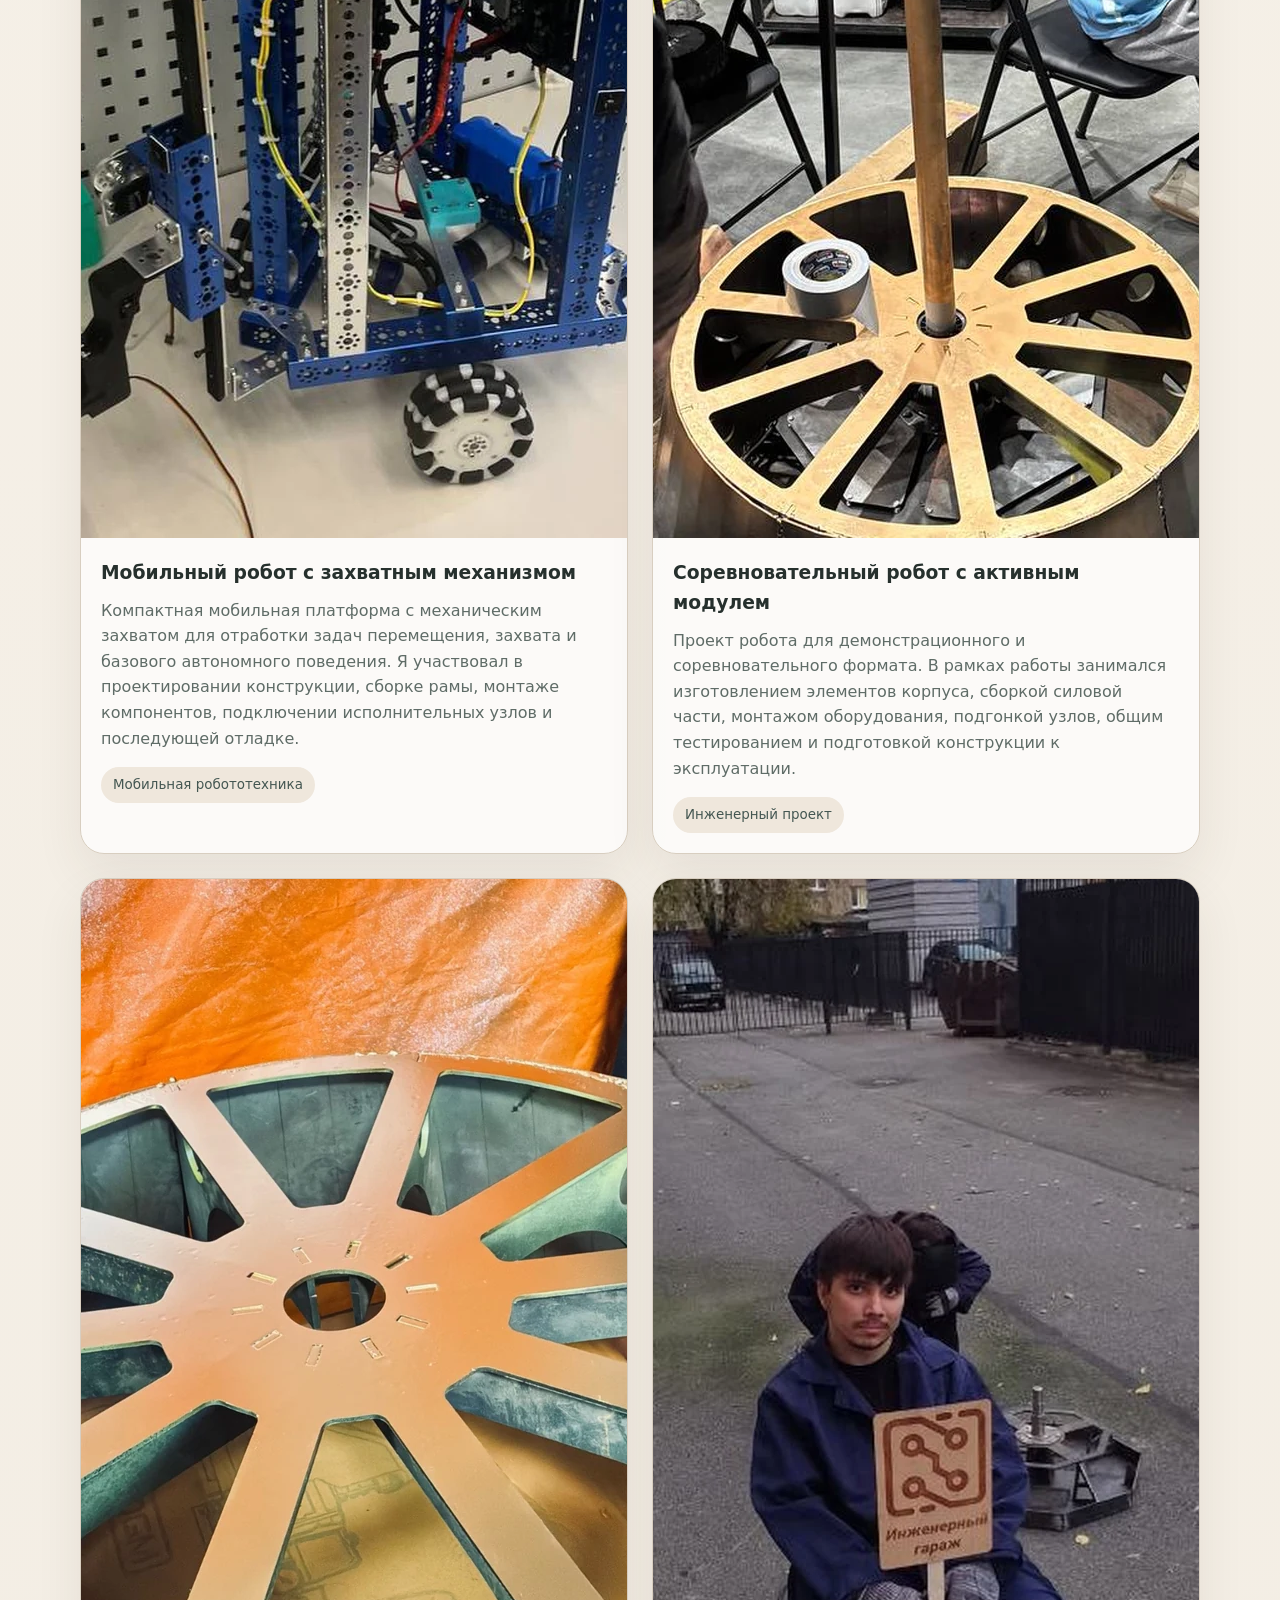
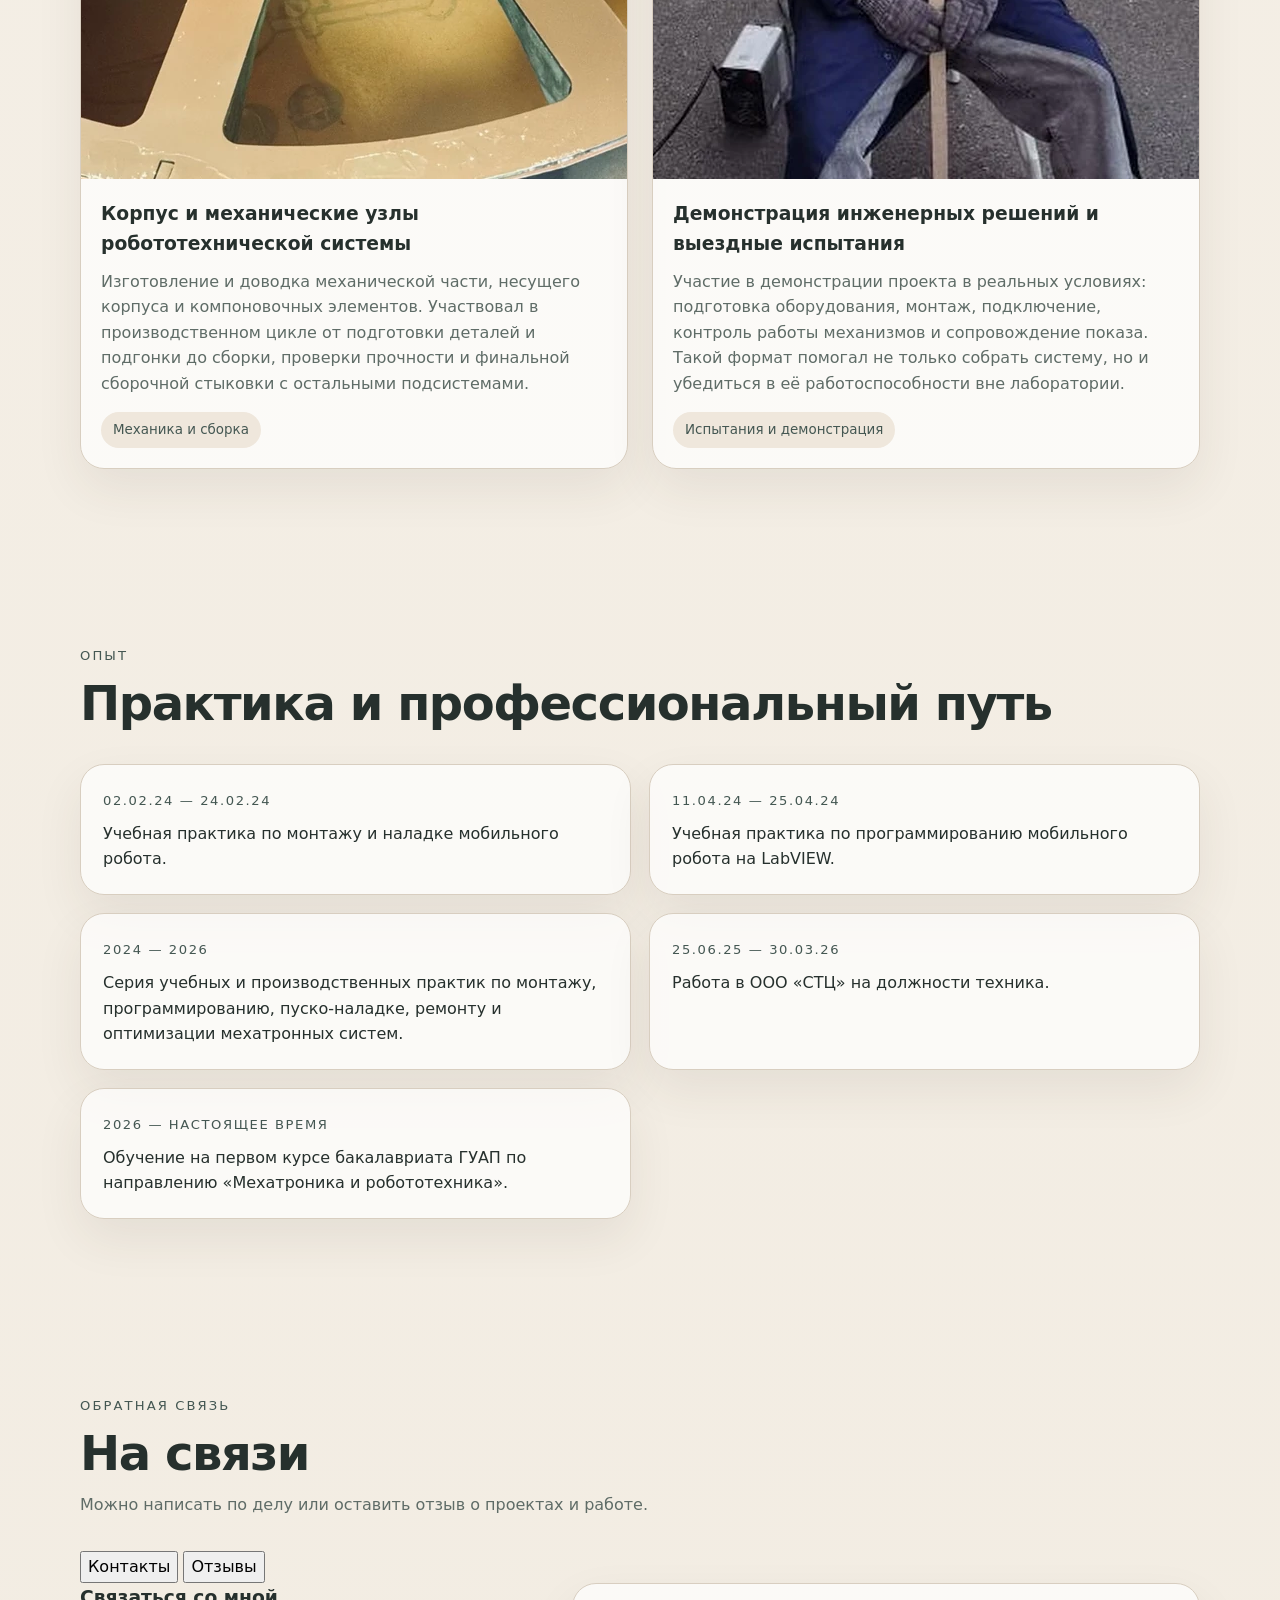
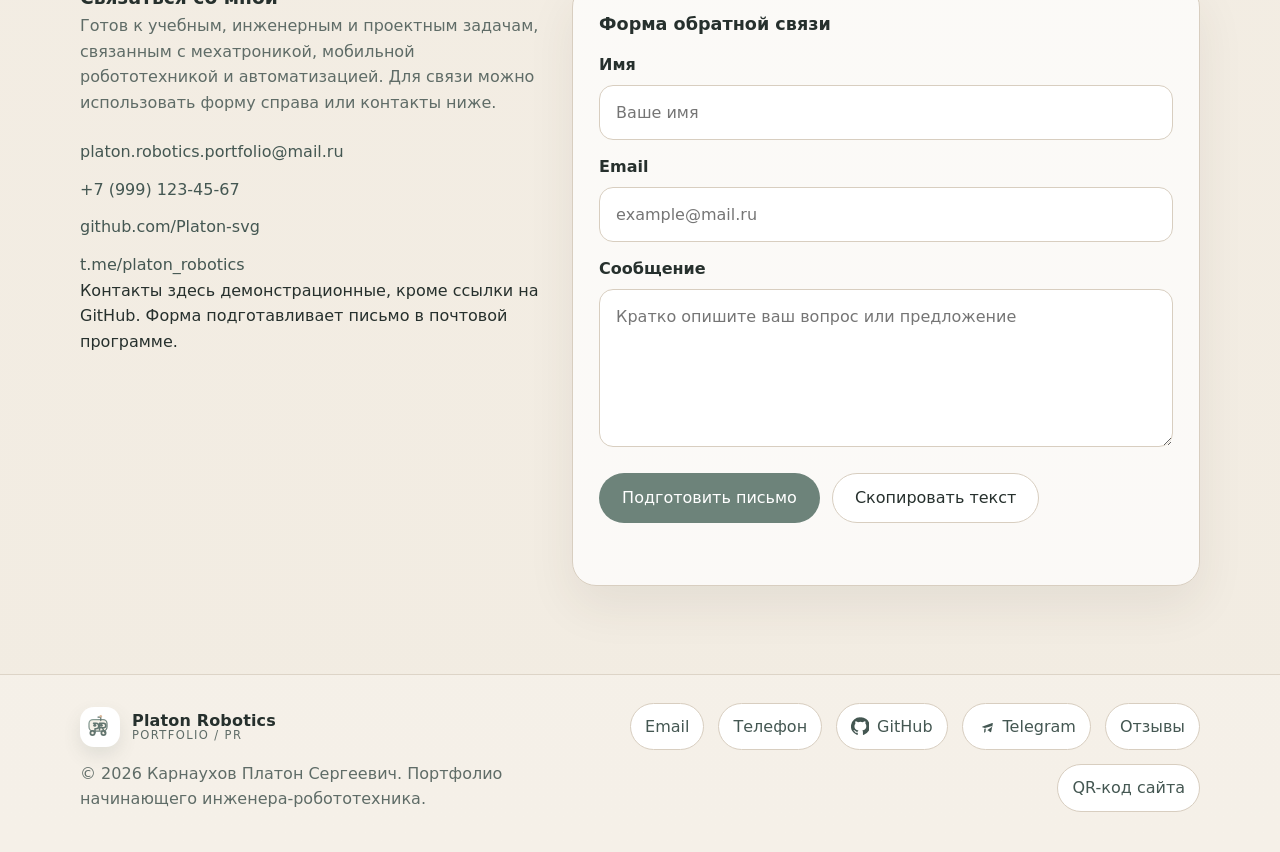
==== commit ebe43551: "Add files via upload" ====
--- a/index.html
+++ b/index.html
@@ -8,9 +8,11 @@
   <title>Platon Robotics — портфолио инженера-робототехника</title>
   <link rel="icon" type="image/svg+xml" href="assets/favicon.svg">
   <link rel="preload" as="image" href="assets/portrait.webp">
-  <link rel="stylesheet" href="style.css">
+  <link rel="stylesheet" href="style.css?v=4">
   <script src="assets/qr-library.js" defer></script>
-  <script src="app.js" defer></script>
+  <script src="app.js?v=4" defer></script>
+  <script src="reviews-config.js?v=4" defer></script>
+  <script src="reviews.js?v=4" defer></script>
 </head>
 <body>
   <a class="skip-link" href="#main">Перейти к содержимому</a>
@@ -45,7 +47,7 @@
             <a class="btn btn-secondary" href="#contacts">Связаться</a>
           </div>
           <ul class="hero-facts" aria-label="Ключевые факты">
-            <li><strong>Направление:</strong> мехатроника и мобильная робототехника</li>
+            <li><strong>Образование:</strong> АИТУ — диплом с отличием; ГУАП — 1-й курс бакалавриата</li>
             <li><strong>Опыт:</strong> учебные и производственные проекты, практика и работа техником</li>
             <li><strong>Интересы:</strong> мобильные платформы, PLC, STM32, LabVIEW, автоматизация</li>
           </ul>
@@ -70,14 +72,15 @@
         </div>
         <div class="about-grid">
           <div class="about-text">
-            <p>Я обучаюсь по направлению «Мехатроника и мобильная робототехника» в СПБ ГБПОУ «АИТУ» на факультете «Электроника и машиностроение». В учебных и производственных проектах я участвовал на всех этапах: подбирал и монтировал узлы, занимался электромонтажом, механической сборкой, программированием, пуско-наладкой и итоговым тестированием.</p>
+            <p>Я окончил СПб ГБПОУ «АИТУ» по направлению «Мехатроника и мобильная робототехника» на факультете «Электроника и машиностроение» и защитил диплом с отличием. Сейчас обучаюсь на первом курсе бакалавриата ГУАП по направлению «Мехатроника и робототехника». В учебных и производственных проектах я участвовал на всех этапах: подбирал и монтировал узлы, занимался электромонтажом, механической сборкой, программированием, пуско-наладкой и итоговым тестированием.</p>
             <p>Во время практик и работы техником в ООО «СТЦ» получил опыт работы с мобильными роботами, мехатронными системами, контроллерами и инструментами. Мне нравится разбираться в устройстве системы целиком и доводить решение до рабочего состояния, а не только собирать отдельные части.</p>
           </div>
           <div class="about-cards">
             <article class="info-card">
               <h3>Образование</h3>
-              <p>СПБ ГБПОУ «АИТУ»</p>
-              <p>Направление: «Мехатроника и мобильная робототехника»</p>
+              <p>СПб ГБПОУ «АИТУ» — диплом с отличием.</p>
+              <p>Факультет «Электроника и машиностроение», направление «Мехатроника и мобильная робототехника».</p>
+              <p>Сейчас: ГУАП, 1-й курс бакалавриата по направлению «Мехатроника и робототехника».</p>
             </article>
             <article class="info-card">
               <h3>Опыт</h3>
@@ -169,40 +172,82 @@
           <div class="timeline-item"><span class="time">11.04.24 — 25.04.24</span><p>Учебная практика по программированию мобильного робота на LabVIEW.</p></div>
           <div class="timeline-item"><span class="time">2024 — 2026</span><p>Серия учебных и производственных практик по монтажу, программированию, пуско-наладке, ремонту и оптимизации мехатронных систем.</p></div>
           <div class="timeline-item"><span class="time">25.06.25 — 30.03.26</span><p>Работа в ООО «СТЦ» на должности техника.</p></div>
+          <div class="timeline-item"><span class="time">2026 — настоящее время</span><p>Обучение на первом курсе бакалавриата ГУАП по направлению «Мехатроника и робототехника».</p></div>
         </div>
       </div>
     </section>
 
     <section class="section contact" id="contacts">
-      <div class="container contact-grid">
-        <div>
-          <div class="section-head small">
-            <p class="section-kicker">Контакты</p>
-            <h2>Связаться со мной</h2>
-          </div>
-          <p class="contact-text">Готов к учебным, инженерным и проектным задачам, связанным с мехатроникой, мобильной робототехникой и автоматизацией. Для связи можно использовать форму ниже или контактные данные.</p>
-          <ul class="contact-list">
-            <li><a href="mailto:platon.robotics.portfolio@mail.ru">platon.robotics.portfolio@mail.ru</a></li>
-            <li><a href="tel:+79991234567">+7 (999) 123-45-67</a></li>
-            <li><a href="https://github.com/Platon-svg" target="_blank" rel="noopener">github.com/Platon-svg</a></li>
-            <li><a href="https://t.me/platon_robotics" target="_blank" rel="noopener">t.me/platon_robotics</a></li>
-          </ul>
-        </div>
-        <form class="contact-form" id="contact-form" novalidate>
-          <h3>Форма обратной связи</h3>
-          <label for="full-name">Имя</label>
-          <input type="text" id="full-name" name="name" placeholder="Ваше имя" autocomplete="name" maxlength="60" required>
-          <label for="email">Email</label>
-          <input type="email" id="email" name="email" placeholder="example@mail.ru" autocomplete="email" required>
-          <label for="message">Сообщение</label>
-          <textarea id="message" name="message" rows="5" placeholder="Кратко опишите ваш вопрос или предложение" minlength="10" required></textarea>
-          <div class="form-actions">
-            <button class="btn btn-primary" type="submit">Отправить</button>
-            <button class="btn btn-secondary" type="button" id="copy-message" hidden>Скопировать текст</button>
-          </div>
-          <p class="form-status" id="form-status" aria-live="polite"></p>
-          <textarea class="copy-fallback" id="copy-fallback" hidden></textarea>
-        </form>
+      <div class="container">
+        <div class="section-head contacts-heading">
+          <p class="section-kicker">Обратная связь</p>
+          <h2>На связи</h2>
+          <p class="section-intro">Можно написать по делу или оставить отзыв о проектах и работе.</p>
+        </div>
+
+        <div class="section-tabs" role="tablist" aria-label="Контакты и отзывы">
+          <button class="section-tab is-active" id="tab-contact" role="tab" type="button" aria-controls="panel-contact" aria-selected="true" tabindex="0" data-target="contact">Контакты</button>
+          <button class="section-tab" id="tab-reviews" role="tab" type="button" aria-controls="panel-reviews" aria-selected="false" tabindex="-1" data-target="reviews">Отзывы</button>
+        </div>
+
+        <div class="tab-panel" id="panel-contact" role="tabpanel" tabindex="0" aria-labelledby="tab-contact">
+          <div class="contact-grid">
+            <div>
+              <h3 class="panel-title">Связаться со мной</h3>
+              <p class="contact-text">Готов к учебным, инженерным и проектным задачам, связанным с мехатроникой, мобильной робототехникой и автоматизацией. Для связи можно использовать форму справа или контакты ниже.</p>
+              <ul class="contact-list">
+                <li><a href="mailto:platon.robotics.portfolio@mail.ru">platon.robotics.portfolio@mail.ru</a></li>
+                <li><a href="tel:+79991234567">+7 (999) 123-45-67</a></li>
+                <li><a href="https://github.com/Platon-svg" target="_blank" rel="noopener">github.com/Platon-svg</a></li>
+                <li><a href="https://t.me/platon_robotics" target="_blank" rel="noopener">t.me/platon_robotics</a></li>
+              </ul>
+              <p class="contact-note">Контакты здесь демонстрационные, кроме ссылки на GitHub. Форма подготавливает письмо в почтовой программе.</p>
+            </div>
+            <form class="contact-form" id="contact-form" novalidate>
+              <h3>Форма обратной связи</h3>
+              <label for="full-name">Имя</label>
+              <input type="text" id="full-name" name="name" placeholder="Ваше имя" autocomplete="name" maxlength="60" required>
+              <label for="email">Email</label>
+              <input type="email" id="email" name="email" placeholder="example@mail.ru" autocomplete="email" required>
+              <label for="message">Сообщение</label>
+              <textarea id="message" name="message" rows="5" placeholder="Кратко опишите ваш вопрос или предложение" minlength="10" required></textarea>
+              <div class="form-actions">
+                <button class="btn btn-primary" type="submit">Подготовить письмо</button>
+                <button class="btn btn-secondary" type="button" id="copy-message" hidden>Скопировать текст</button>
+              </div>
+              <p class="form-status" id="form-status" aria-live="polite"></p>
+              <textarea class="copy-fallback" id="copy-fallback" hidden aria-label="Текст подготовленного письма"></textarea>
+            </form>
+          </div>
+        </div>
+
+        <div class="tab-panel" id="panel-reviews" role="tabpanel" tabindex="0" aria-labelledby="tab-reviews" hidden>
+          <div class="reviews-grid" id="reviews">
+            <div class="reviews-intro">
+              <div class="reviews-headline"><span class="review-kicker">Отзывы / комментарии</span><h3 class="panel-title">Что думают о проектах</h3></div>
+              <p class="contact-text">Здесь можно поделиться впечатлениями о работах, задать вопрос или оставить короткий комментарий. Email и регистрация не требуются.</p>
+              <form class="review-form" id="review-form" novalidate>
+                <h4>Оставить отзыв</h4>
+                <label for="review-name">Ваше имя</label>
+                <input id="review-name" name="name" type="text" placeholder="Как к вам обращаться" autocomplete="name" minlength="2" maxlength="60" required>
+                <label for="review-body">Отзыв</label>
+                <textarea id="review-body" name="body" rows="5" placeholder="Напишите пару предложений о проекте или работе..." minlength="10" maxlength="1000" required></textarea>
+                <div class="review-form-honeypot" aria-hidden="true"><label for="review-company">Оставить это поле пустым</label><input id="review-company" name="company" type="text" tabindex="-1" autocomplete="off"></div>
+                <div class="review-form-bottom">
+                  <span class="review-counter"><output id="review-counter" for="review-body">0</output> / 1000</span>
+                  <button class="btn btn-primary" id="review-submit" type="submit">Отправить отзыв</button>
+                </div>
+                <p class="review-disclaimer">Новые отзывы проходят проверку и появляются после одобрения владельцем сайта.</p>
+                <p class="review-status" id="review-form-status" aria-live="polite"></p>
+              </form>
+            </div>
+            <div class="reviews-feed">
+              <div class="feed-header"><h4>Опубликованные отзывы</h4><button class="refresh-reviews" id="refresh-reviews" type="button">Обновить</button></div>
+              <p class="feed-status" id="reviews-status" role="status" aria-live="polite">Загрузка…</p>
+              <div class="review-cards" id="reviews-list" aria-live="polite"></div>
+            </div>
+          </div>
+        </div>
       </div>
     </section>
   </main>
@@ -227,6 +272,7 @@
           <svg viewBox="0 0 24 24" aria-hidden="true"><path fill="currentColor" d="M9.8 15.6 9.4 21c.6 0 .9-.3 1.3-.6l2.9-2.8 6-4.4c1.1-.8-.2-1.2-1.7-.7l-7.4 2.3-3.2-1c-.7-.2-.7-.7.2-1.1L20.2 8c.6-.2 1.1.1.9 1.1l-2.2 10.4c-.2.7-.6.9-1.3.6l-3.6-2.7-1.8 1.7c-.2.2-.4.4-.8.4l.3-4.2Z"/></svg>
           <span>Telegram</span>
         </a>
+        <a class="footer-pill" href="#reviews">Отзывы</a>
         <button class="qr-button" id="qr-open" type="button">QR-код сайта</button>
       </div>
     </div>
